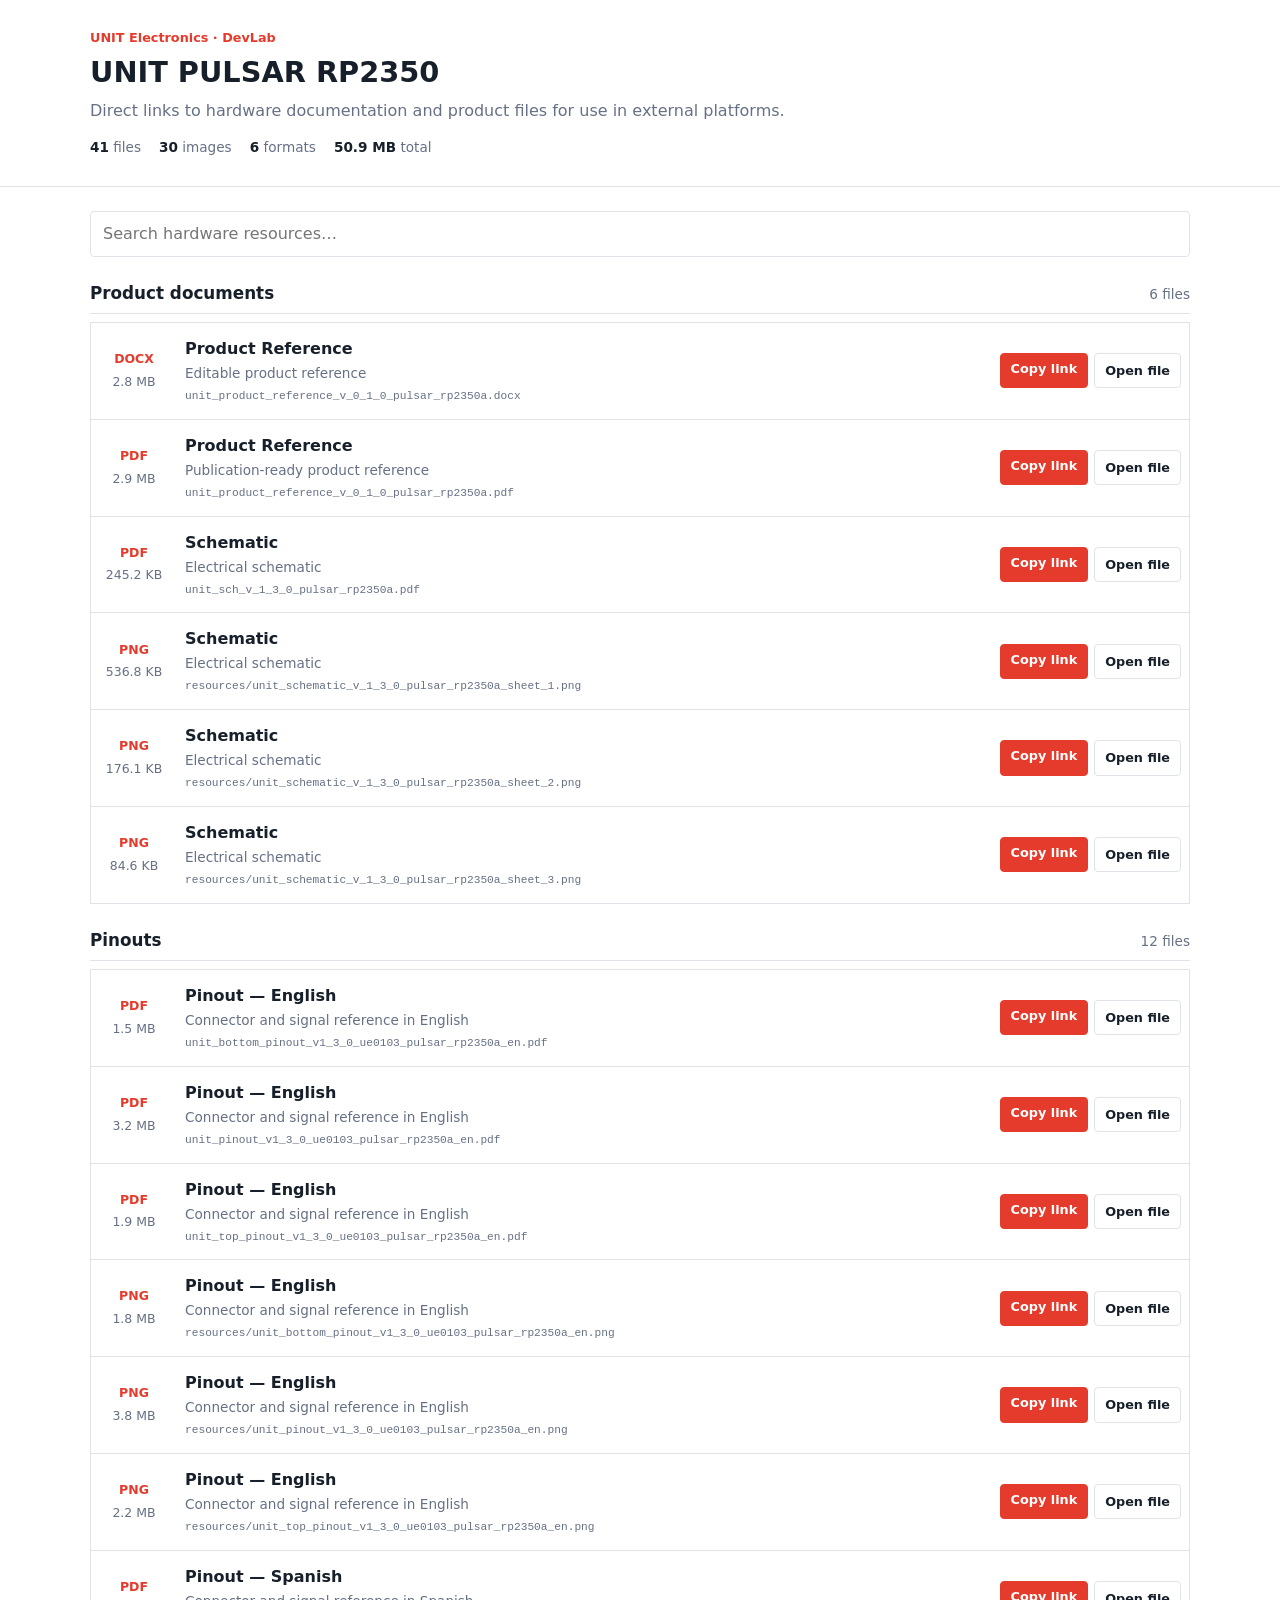
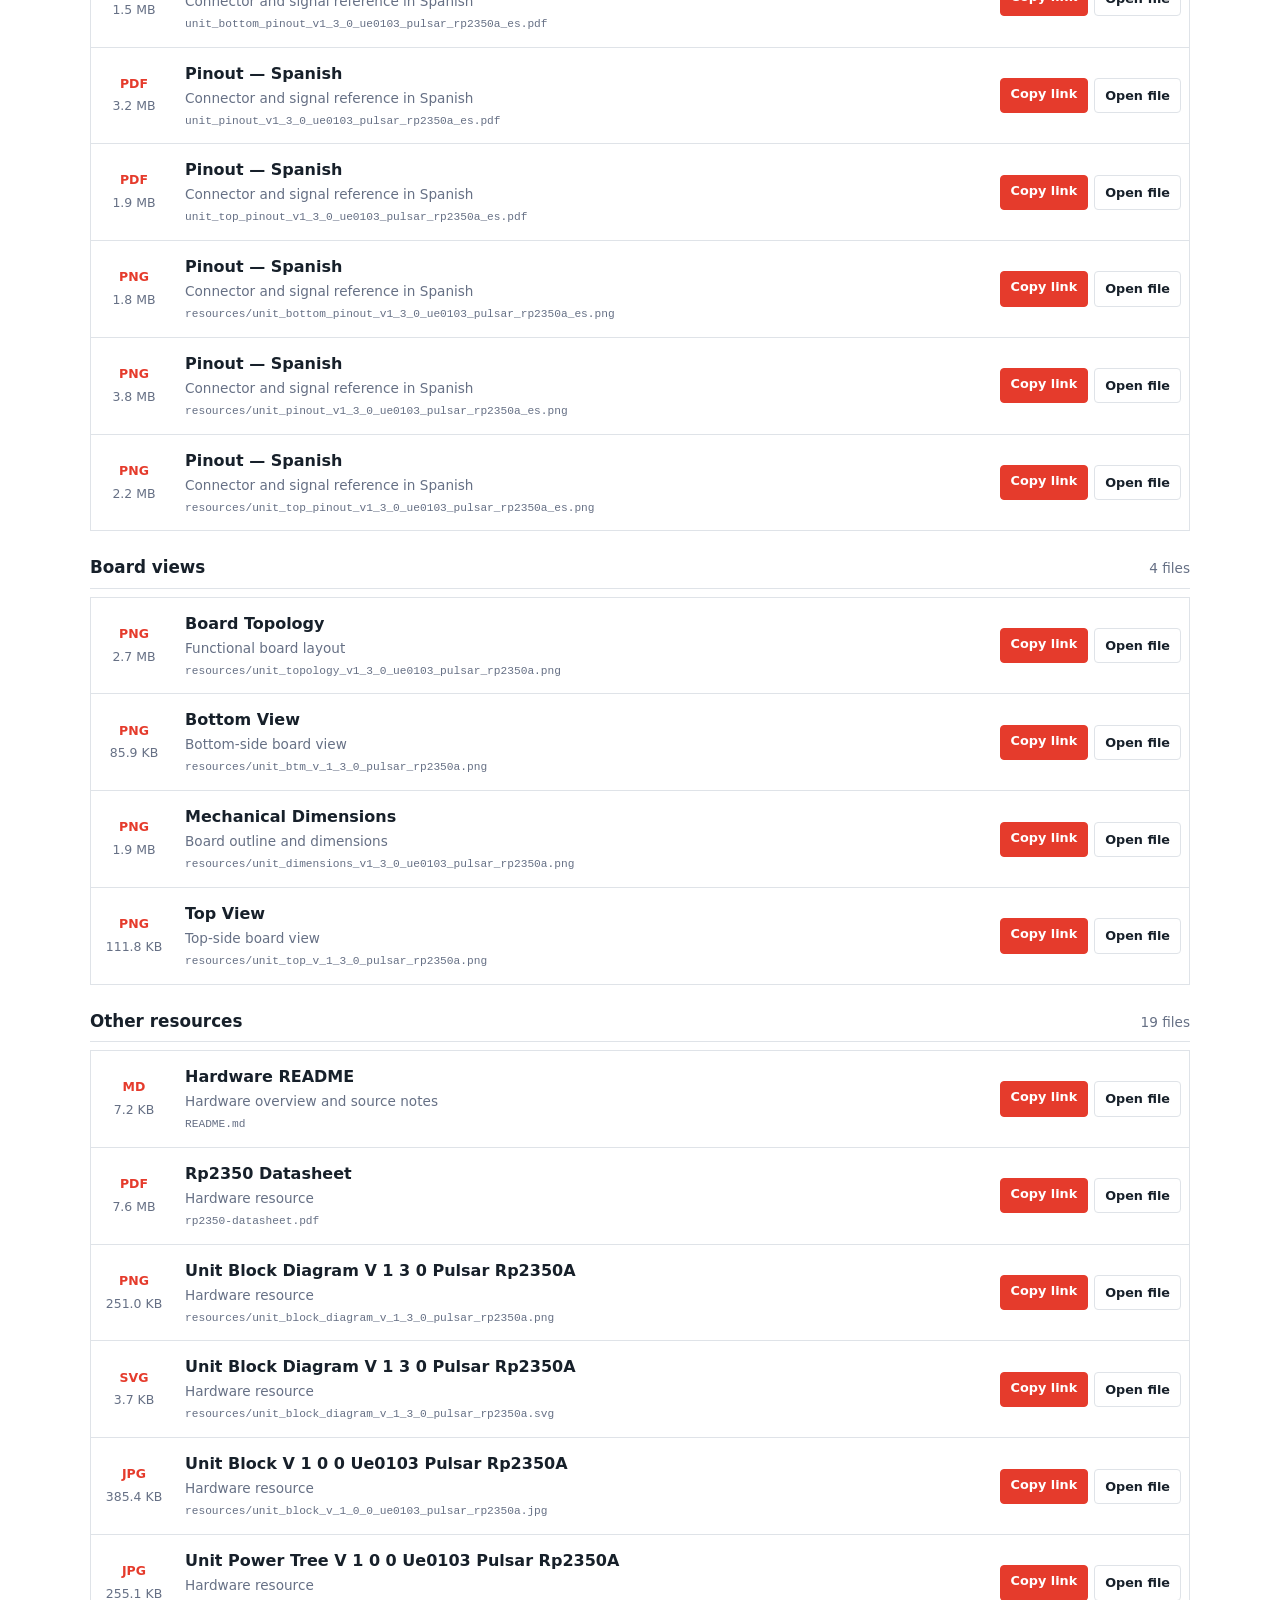
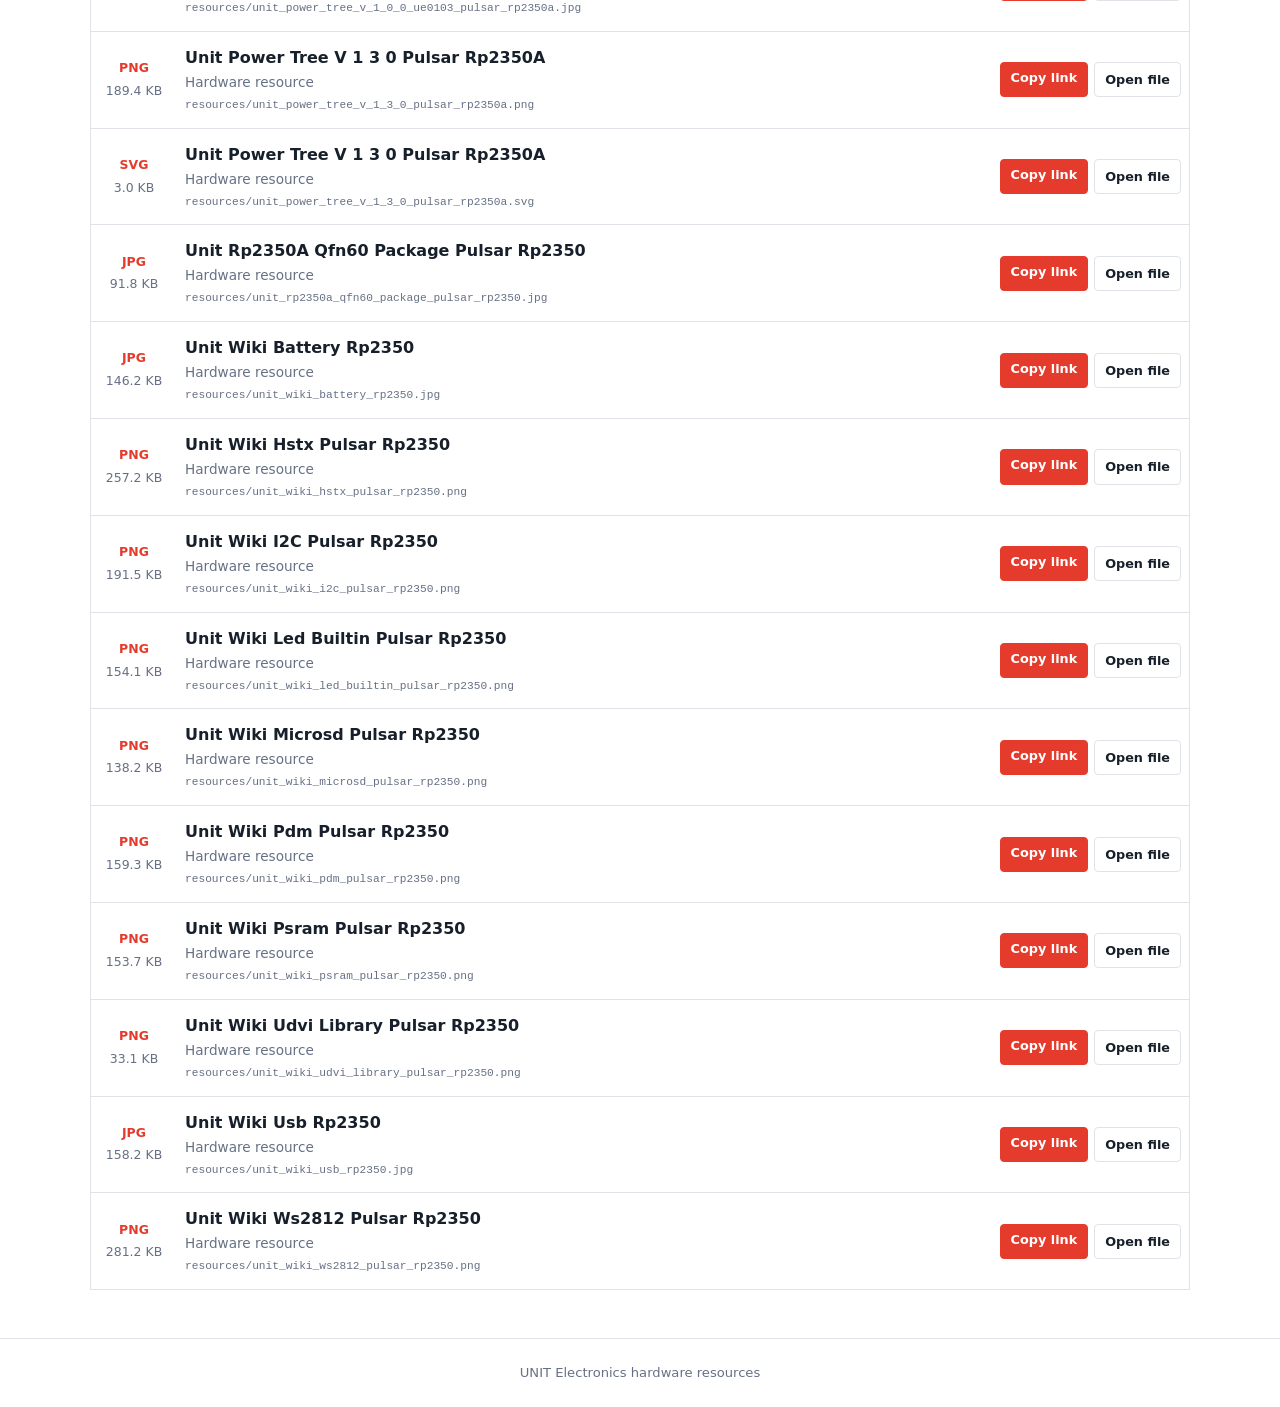
==== docs/index.html @ 17b918f2 "Auto-update hardware documentation" ====
<!DOCTYPE html>
<html lang="en">
<head>
  <base href="hardware/">
  <meta charset="UTF-8">
  <meta name="viewport" content="width=device-width, initial-scale=1.0">
  <meta name="description" content="UNIT PULSAR RP2350 hardware documentation and downloads">
  <title>UNIT PULSAR RP2350 | Hardware Resources</title>
  <style>
    :root {
      --ink: #17202a;
      --muted: #667085;
      --line: #dfe3e8;
      --brand: #e53b2c;
    }
    * { box-sizing: border-box; }
    body {
      margin: 0;
      color: var(--ink);
      font: 16px/1.5 Inter, ui-sans-serif, system-ui, -apple-system, sans-serif;
    }
    .site-header { border-bottom: 1px solid var(--line); }
    .header-content, main {
      width: min(1100px, calc(100% - 32px));
      margin: 0 auto;
    }
    .header-content { padding: 28px 0; }
    .eyebrow {
      margin: 0 0 4px;
      color: var(--brand);
      font-size: .8rem;
      font-weight: 700;
    }
    h1 { margin: 0; font-size: 1.8rem; }
    .subtitle { margin: 5px 0 0; color: var(--muted); }
    .summary {
      display: flex;
      flex-wrap: wrap;
      gap: 18px;
      margin-top: 14px;
      color: var(--muted);
      font-size: .85rem;
    }
    .summary strong { color: var(--ink); }
    main { padding: 24px 0 48px; }
    .toolbar { margin-bottom: 24px; }
    .search {
      width: 100%;
      padding: 10px 12px;
      border: 1px solid var(--line);
      border-radius: 4px;
      color: var(--ink);
      font: inherit;
    }
    .search:focus { outline: 2px solid #f6c4bf; border-color: var(--brand); }
    .resource-section { margin-top: 24px; }
    .section-heading {
      display: flex;
      align-items: baseline;
      justify-content: space-between;
      margin-bottom: 8px;
      border-bottom: 1px solid var(--line);
    }
    .section-heading h2 { margin: 0 0 7px; font-size: 1.05rem; }
    .section-heading span { color: var(--muted); font-size: .85rem; }
    .resource-list { border-top: 1px solid var(--line); }
    .resource-item {
      display: grid;
      grid-template-columns: 70px minmax(0, 1fr) auto;
      align-items: center;
      gap: 16px;
      padding: 14px 8px;
      border: 1px solid var(--line);
      border-top: 0;
    }
    .file-meta { display: grid; gap: 4px; text-align: center; }
    .file-type {
      color: var(--brand);
      font-size: .78rem;
    }
    .file-size { color: var(--muted); font-size: .78rem; }
    .resource-details { min-width: 0; }
    .resource-item h3 { margin: 0; font-size: 1rem; }
    .resource-item p {
      display: inline;
      margin: 0 8px 0 0;
      color: var(--muted);
      font-size: .85rem;
    }
    .resource-item code {
      display: block;
      overflow: hidden;
      margin-top: 3px;
      color: var(--muted);
      font-size: .7rem;
      text-overflow: ellipsis;
      white-space: nowrap;
    }
    .actions { display: flex; gap: 6px; }
    .button {
      display: inline-flex;
      justify-content: center;
      padding: 7px 10px;
      border: 1px solid var(--line);
      border-radius: 4px;
      color: var(--ink);
      background: #fff;
      cursor: pointer;
      text-decoration: none;
      font-size: .8rem;
      font-weight: 600;
      font-family: inherit;
    }
    .button:hover { border-color: #aeb4bd; }
    .button.primary { color: #fff; border-color: var(--brand); background: var(--brand); }
    .empty-state { display: none; padding: 32px 0; color: var(--muted); text-align: center; }
    footer { padding: 24px 16px; border-top: 1px solid var(--line); color: var(--muted); text-align: center; font-size: .82rem; }
    [hidden] { display: none !important; }
    .visually-hidden {
      position: absolute;
      width: 1px;
      height: 1px;
      padding: 0;
      margin: -1px;
      overflow: hidden;
      clip: rect(0, 0, 0, 0);
      white-space: nowrap;
      border: 0;
    }
    @media (max-width: 680px) {
      .resource-item { grid-template-columns: 52px minmax(0, 1fr); }
      .actions { grid-column: 1 / -1; padding-left: 68px; }
    }
  </style>
</head>
<body>
  <header class="site-header">
    <div class="header-content">
      <p class="eyebrow">UNIT Electronics · DevLab</p>
      <h1>UNIT PULSAR RP2350</h1>
      <p class="subtitle">Direct links to hardware documentation and product files for use in external platforms.</p>
      <div class="summary" aria-label="Resource summary">
        <span><strong>41</strong> files</span>
        <span><strong>30</strong> images</span>
        <span><strong>6</strong> formats</span>
        <span><strong>50.9 MB</strong> total</span>
      </div>
    </div>
  </header>
  <main>
    <div class="toolbar">
      <label for="resource-search" class="visually-hidden">Search hardware resources</label>
      <input id="resource-search" class="search" type="search" placeholder="Search hardware resources…" autocomplete="off">
    </div>

      <section class="resource-section">
        <div class="section-heading">
          <h2>Product documents</h2>
          <span>6 files</span>
        </div>
        <div class="resource-list">
        <article class="resource-item" data-search="product reference unit_product_reference_v_0_1_0_pulsar_rp2350a.docx editable product reference">
          <div class="file-meta">
            <strong class="file-type">DOCX</strong>
            <span class="file-size">2.8 MB</span>
          </div>
          <div class="resource-details">
            <h3>Product Reference</h3>
            <p>Editable product reference</p>
            <code title="unit_product_reference_v_0_1_0_pulsar_rp2350a.docx">unit_product_reference_v_0_1_0_pulsar_rp2350a.docx</code>
          </div>
          <div class="actions">
            <button class="button primary copy-link" type="button" data-url="unit_product_reference_v_0_1_0_pulsar_rp2350a.docx">Copy link</button>
            <a class="button" href="unit_product_reference_v_0_1_0_pulsar_rp2350a.docx" target="_blank" rel="noopener">Open file</a>
          </div>
        </article>

        <article class="resource-item" data-search="product reference unit_product_reference_v_0_1_0_pulsar_rp2350a.pdf publication-ready product reference">
          <div class="file-meta">
            <strong class="file-type">PDF</strong>
            <span class="file-size">2.9 MB</span>
          </div>
          <div class="resource-details">
            <h3>Product Reference</h3>
            <p>Publication-ready product reference</p>
            <code title="unit_product_reference_v_0_1_0_pulsar_rp2350a.pdf">unit_product_reference_v_0_1_0_pulsar_rp2350a.pdf</code>
          </div>
          <div class="actions">
            <button class="button primary copy-link" type="button" data-url="unit_product_reference_v_0_1_0_pulsar_rp2350a.pdf">Copy link</button>
            <a class="button" href="unit_product_reference_v_0_1_0_pulsar_rp2350a.pdf" target="_blank" rel="noopener">Open file</a>
          </div>
        </article>

        <article class="resource-item" data-search="schematic unit_sch_v_1_3_0_pulsar_rp2350a.pdf electrical schematic">
          <div class="file-meta">
            <strong class="file-type">PDF</strong>
            <span class="file-size">245.2 KB</span>
          </div>
          <div class="resource-details">
            <h3>Schematic</h3>
            <p>Electrical schematic</p>
            <code title="unit_sch_v_1_3_0_pulsar_rp2350a.pdf">unit_sch_v_1_3_0_pulsar_rp2350a.pdf</code>
          </div>
          <div class="actions">
            <button class="button primary copy-link" type="button" data-url="unit_sch_v_1_3_0_pulsar_rp2350a.pdf">Copy link</button>
            <a class="button" href="unit_sch_v_1_3_0_pulsar_rp2350a.pdf" target="_blank" rel="noopener">Open file</a>
          </div>
        </article>

        <article class="resource-item" data-search="schematic resources/unit_schematic_v_1_3_0_pulsar_rp2350a_sheet_1.png electrical schematic">
          <div class="file-meta">
            <strong class="file-type">PNG</strong>
            <span class="file-size">536.8 KB</span>
          </div>
          <div class="resource-details">
            <h3>Schematic</h3>
            <p>Electrical schematic</p>
            <code title="resources/unit_schematic_v_1_3_0_pulsar_rp2350a_sheet_1.png">resources/unit_schematic_v_1_3_0_pulsar_rp2350a_sheet_1.png</code>
          </div>
          <div class="actions">
            <button class="button primary copy-link" type="button" data-url="resources/unit_schematic_v_1_3_0_pulsar_rp2350a_sheet_1.png">Copy link</button>
            <a class="button" href="resources/unit_schematic_v_1_3_0_pulsar_rp2350a_sheet_1.png" target="_blank" rel="noopener">Open file</a>
          </div>
        </article>

        <article class="resource-item" data-search="schematic resources/unit_schematic_v_1_3_0_pulsar_rp2350a_sheet_2.png electrical schematic">
          <div class="file-meta">
            <strong class="file-type">PNG</strong>
            <span class="file-size">176.1 KB</span>
          </div>
          <div class="resource-details">
            <h3>Schematic</h3>
            <p>Electrical schematic</p>
            <code title="resources/unit_schematic_v_1_3_0_pulsar_rp2350a_sheet_2.png">resources/unit_schematic_v_1_3_0_pulsar_rp2350a_sheet_2.png</code>
          </div>
          <div class="actions">
            <button class="button primary copy-link" type="button" data-url="resources/unit_schematic_v_1_3_0_pulsar_rp2350a_sheet_2.png">Copy link</button>
            <a class="button" href="resources/unit_schematic_v_1_3_0_pulsar_rp2350a_sheet_2.png" target="_blank" rel="noopener">Open file</a>
          </div>
        </article>

        <article class="resource-item" data-search="schematic resources/unit_schematic_v_1_3_0_pulsar_rp2350a_sheet_3.png electrical schematic">
          <div class="file-meta">
            <strong class="file-type">PNG</strong>
            <span class="file-size">84.6 KB</span>
          </div>
          <div class="resource-details">
            <h3>Schematic</h3>
            <p>Electrical schematic</p>
            <code title="resources/unit_schematic_v_1_3_0_pulsar_rp2350a_sheet_3.png">resources/unit_schematic_v_1_3_0_pulsar_rp2350a_sheet_3.png</code>
          </div>
          <div class="actions">
            <button class="button primary copy-link" type="button" data-url="resources/unit_schematic_v_1_3_0_pulsar_rp2350a_sheet_3.png">Copy link</button>
            <a class="button" href="resources/unit_schematic_v_1_3_0_pulsar_rp2350a_sheet_3.png" target="_blank" rel="noopener">Open file</a>
          </div>
        </article>
        </div>
      </section>
      <section class="resource-section">
        <div class="section-heading">
          <h2>Pinouts</h2>
          <span>12 files</span>
        </div>
        <div class="resource-list">
        <article class="resource-item" data-search="pinout — english unit_bottom_pinout_v1_3_0_ue0103_pulsar_rp2350a_en.pdf connector and signal reference in english">
          <div class="file-meta">
            <strong class="file-type">PDF</strong>
            <span class="file-size">1.5 MB</span>
          </div>
          <div class="resource-details">
            <h3>Pinout — English</h3>
            <p>Connector and signal reference in English</p>
            <code title="unit_bottom_pinout_v1_3_0_ue0103_pulsar_rp2350a_en.pdf">unit_bottom_pinout_v1_3_0_ue0103_pulsar_rp2350a_en.pdf</code>
          </div>
          <div class="actions">
            <button class="button primary copy-link" type="button" data-url="unit_bottom_pinout_v1_3_0_ue0103_pulsar_rp2350a_en.pdf">Copy link</button>
            <a class="button" href="unit_bottom_pinout_v1_3_0_ue0103_pulsar_rp2350a_en.pdf" target="_blank" rel="noopener">Open file</a>
          </div>
        </article>

        <article class="resource-item" data-search="pinout — english unit_pinout_v1_3_0_ue0103_pulsar_rp2350a_en.pdf connector and signal reference in english">
          <div class="file-meta">
            <strong class="file-type">PDF</strong>
            <span class="file-size">3.2 MB</span>
          </div>
          <div class="resource-details">
            <h3>Pinout — English</h3>
            <p>Connector and signal reference in English</p>
            <code title="unit_pinout_v1_3_0_ue0103_pulsar_rp2350a_en.pdf">unit_pinout_v1_3_0_ue0103_pulsar_rp2350a_en.pdf</code>
          </div>
          <div class="actions">
            <button class="button primary copy-link" type="button" data-url="unit_pinout_v1_3_0_ue0103_pulsar_rp2350a_en.pdf">Copy link</button>
            <a class="button" href="unit_pinout_v1_3_0_ue0103_pulsar_rp2350a_en.pdf" target="_blank" rel="noopener">Open file</a>
          </div>
        </article>

        <article class="resource-item" data-search="pinout — english unit_top_pinout_v1_3_0_ue0103_pulsar_rp2350a_en.pdf connector and signal reference in english">
          <div class="file-meta">
            <strong class="file-type">PDF</strong>
            <span class="file-size">1.9 MB</span>
          </div>
          <div class="resource-details">
            <h3>Pinout — English</h3>
            <p>Connector and signal reference in English</p>
            <code title="unit_top_pinout_v1_3_0_ue0103_pulsar_rp2350a_en.pdf">unit_top_pinout_v1_3_0_ue0103_pulsar_rp2350a_en.pdf</code>
          </div>
          <div class="actions">
            <button class="button primary copy-link" type="button" data-url="unit_top_pinout_v1_3_0_ue0103_pulsar_rp2350a_en.pdf">Copy link</button>
            <a class="button" href="unit_top_pinout_v1_3_0_ue0103_pulsar_rp2350a_en.pdf" target="_blank" rel="noopener">Open file</a>
          </div>
        </article>

        <article class="resource-item" data-search="pinout — english resources/unit_bottom_pinout_v1_3_0_ue0103_pulsar_rp2350a_en.png connector and signal reference in english">
          <div class="file-meta">
            <strong class="file-type">PNG</strong>
            <span class="file-size">1.8 MB</span>
          </div>
          <div class="resource-details">
            <h3>Pinout — English</h3>
            <p>Connector and signal reference in English</p>
            <code title="resources/unit_bottom_pinout_v1_3_0_ue0103_pulsar_rp2350a_en.png">resources/unit_bottom_pinout_v1_3_0_ue0103_pulsar_rp2350a_en.png</code>
          </div>
          <div class="actions">
            <button class="button primary copy-link" type="button" data-url="resources/unit_bottom_pinout_v1_3_0_ue0103_pulsar_rp2350a_en.png">Copy link</button>
            <a class="button" href="resources/unit_bottom_pinout_v1_3_0_ue0103_pulsar_rp2350a_en.png" target="_blank" rel="noopener">Open file</a>
          </div>
        </article>

        <article class="resource-item" data-search="pinout — english resources/unit_pinout_v1_3_0_ue0103_pulsar_rp2350a_en.png connector and signal reference in english">
          <div class="file-meta">
            <strong class="file-type">PNG</strong>
            <span class="file-size">3.8 MB</span>
          </div>
          <div class="resource-details">
            <h3>Pinout — English</h3>
            <p>Connector and signal reference in English</p>
            <code title="resources/unit_pinout_v1_3_0_ue0103_pulsar_rp2350a_en.png">resources/unit_pinout_v1_3_0_ue0103_pulsar_rp2350a_en.png</code>
          </div>
          <div class="actions">
            <button class="button primary copy-link" type="button" data-url="resources/unit_pinout_v1_3_0_ue0103_pulsar_rp2350a_en.png">Copy link</button>
            <a class="button" href="resources/unit_pinout_v1_3_0_ue0103_pulsar_rp2350a_en.png" target="_blank" rel="noopener">Open file</a>
          </div>
        </article>

        <article class="resource-item" data-search="pinout — english resources/unit_top_pinout_v1_3_0_ue0103_pulsar_rp2350a_en.png connector and signal reference in english">
          <div class="file-meta">
            <strong class="file-type">PNG</strong>
            <span class="file-size">2.2 MB</span>
          </div>
          <div class="resource-details">
            <h3>Pinout — English</h3>
            <p>Connector and signal reference in English</p>
            <code title="resources/unit_top_pinout_v1_3_0_ue0103_pulsar_rp2350a_en.png">resources/unit_top_pinout_v1_3_0_ue0103_pulsar_rp2350a_en.png</code>
          </div>
          <div class="actions">
            <button class="button primary copy-link" type="button" data-url="resources/unit_top_pinout_v1_3_0_ue0103_pulsar_rp2350a_en.png">Copy link</button>
            <a class="button" href="resources/unit_top_pinout_v1_3_0_ue0103_pulsar_rp2350a_en.png" target="_blank" rel="noopener">Open file</a>
          </div>
        </article>

        <article class="resource-item" data-search="pinout — spanish unit_bottom_pinout_v1_3_0_ue0103_pulsar_rp2350a_es.pdf connector and signal reference in spanish">
          <div class="file-meta">
            <strong class="file-type">PDF</strong>
            <span class="file-size">1.5 MB</span>
          </div>
          <div class="resource-details">
            <h3>Pinout — Spanish</h3>
            <p>Connector and signal reference in Spanish</p>
            <code title="unit_bottom_pinout_v1_3_0_ue0103_pulsar_rp2350a_es.pdf">unit_bottom_pinout_v1_3_0_ue0103_pulsar_rp2350a_es.pdf</code>
          </div>
          <div class="actions">
            <button class="button primary copy-link" type="button" data-url="unit_bottom_pinout_v1_3_0_ue0103_pulsar_rp2350a_es.pdf">Copy link</button>
            <a class="button" href="unit_bottom_pinout_v1_3_0_ue0103_pulsar_rp2350a_es.pdf" target="_blank" rel="noopener">Open file</a>
          </div>
        </article>

        <article class="resource-item" data-search="pinout — spanish unit_pinout_v1_3_0_ue0103_pulsar_rp2350a_es.pdf connector and signal reference in spanish">
          <div class="file-meta">
            <strong class="file-type">PDF</strong>
            <span class="file-size">3.2 MB</span>
          </div>
          <div class="resource-details">
            <h3>Pinout — Spanish</h3>
            <p>Connector and signal reference in Spanish</p>
            <code title="unit_pinout_v1_3_0_ue0103_pulsar_rp2350a_es.pdf">unit_pinout_v1_3_0_ue0103_pulsar_rp2350a_es.pdf</code>
          </div>
          <div class="actions">
            <button class="button primary copy-link" type="button" data-url="unit_pinout_v1_3_0_ue0103_pulsar_rp2350a_es.pdf">Copy link</button>
            <a class="button" href="unit_pinout_v1_3_0_ue0103_pulsar_rp2350a_es.pdf" target="_blank" rel="noopener">Open file</a>
          </div>
        </article>

        <article class="resource-item" data-search="pinout — spanish unit_top_pinout_v1_3_0_ue0103_pulsar_rp2350a_es.pdf connector and signal reference in spanish">
          <div class="file-meta">
            <strong class="file-type">PDF</strong>
            <span class="file-size">1.9 MB</span>
          </div>
          <div class="resource-details">
            <h3>Pinout — Spanish</h3>
            <p>Connector and signal reference in Spanish</p>
            <code title="unit_top_pinout_v1_3_0_ue0103_pulsar_rp2350a_es.pdf">unit_top_pinout_v1_3_0_ue0103_pulsar_rp2350a_es.pdf</code>
          </div>
          <div class="actions">
            <button class="button primary copy-link" type="button" data-url="unit_top_pinout_v1_3_0_ue0103_pulsar_rp2350a_es.pdf">Copy link</button>
            <a class="button" href="unit_top_pinout_v1_3_0_ue0103_pulsar_rp2350a_es.pdf" target="_blank" rel="noopener">Open file</a>
          </div>
        </article>

        <article class="resource-item" data-search="pinout — spanish resources/unit_bottom_pinout_v1_3_0_ue0103_pulsar_rp2350a_es.png connector and signal reference in spanish">
          <div class="file-meta">
            <strong class="file-type">PNG</strong>
            <span class="file-size">1.8 MB</span>
          </div>
          <div class="resource-details">
            <h3>Pinout — Spanish</h3>
            <p>Connector and signal reference in Spanish</p>
            <code title="resources/unit_bottom_pinout_v1_3_0_ue0103_pulsar_rp2350a_es.png">resources/unit_bottom_pinout_v1_3_0_ue0103_pulsar_rp2350a_es.png</code>
          </div>
          <div class="actions">
            <button class="button primary copy-link" type="button" data-url="resources/unit_bottom_pinout_v1_3_0_ue0103_pulsar_rp2350a_es.png">Copy link</button>
            <a class="button" href="resources/unit_bottom_pinout_v1_3_0_ue0103_pulsar_rp2350a_es.png" target="_blank" rel="noopener">Open file</a>
          </div>
        </article>

        <article class="resource-item" data-search="pinout — spanish resources/unit_pinout_v1_3_0_ue0103_pulsar_rp2350a_es.png connector and signal reference in spanish">
          <div class="file-meta">
            <strong class="file-type">PNG</strong>
            <span class="file-size">3.8 MB</span>
          </div>
          <div class="resource-details">
            <h3>Pinout — Spanish</h3>
            <p>Connector and signal reference in Spanish</p>
            <code title="resources/unit_pinout_v1_3_0_ue0103_pulsar_rp2350a_es.png">resources/unit_pinout_v1_3_0_ue0103_pulsar_rp2350a_es.png</code>
          </div>
          <div class="actions">
            <button class="button primary copy-link" type="button" data-url="resources/unit_pinout_v1_3_0_ue0103_pulsar_rp2350a_es.png">Copy link</button>
            <a class="button" href="resources/unit_pinout_v1_3_0_ue0103_pulsar_rp2350a_es.png" target="_blank" rel="noopener">Open file</a>
          </div>
        </article>

        <article class="resource-item" data-search="pinout — spanish resources/unit_top_pinout_v1_3_0_ue0103_pulsar_rp2350a_es.png connector and signal reference in spanish">
          <div class="file-meta">
            <strong class="file-type">PNG</strong>
            <span class="file-size">2.2 MB</span>
          </div>
          <div class="resource-details">
            <h3>Pinout — Spanish</h3>
            <p>Connector and signal reference in Spanish</p>
            <code title="resources/unit_top_pinout_v1_3_0_ue0103_pulsar_rp2350a_es.png">resources/unit_top_pinout_v1_3_0_ue0103_pulsar_rp2350a_es.png</code>
          </div>
          <div class="actions">
            <button class="button primary copy-link" type="button" data-url="resources/unit_top_pinout_v1_3_0_ue0103_pulsar_rp2350a_es.png">Copy link</button>
            <a class="button" href="resources/unit_top_pinout_v1_3_0_ue0103_pulsar_rp2350a_es.png" target="_blank" rel="noopener">Open file</a>
          </div>
        </article>
        </div>
      </section>
      <section class="resource-section">
        <div class="section-heading">
          <h2>Board views</h2>
          <span>4 files</span>
        </div>
        <div class="resource-list">
        <article class="resource-item" data-search="board topology resources/unit_topology_v1_3_0_ue0103_pulsar_rp2350a.png functional board layout">
          <div class="file-meta">
            <strong class="file-type">PNG</strong>
            <span class="file-size">2.7 MB</span>
          </div>
          <div class="resource-details">
            <h3>Board Topology</h3>
            <p>Functional board layout</p>
            <code title="resources/unit_topology_v1_3_0_ue0103_pulsar_rp2350a.png">resources/unit_topology_v1_3_0_ue0103_pulsar_rp2350a.png</code>
          </div>
          <div class="actions">
            <button class="button primary copy-link" type="button" data-url="resources/unit_topology_v1_3_0_ue0103_pulsar_rp2350a.png">Copy link</button>
            <a class="button" href="resources/unit_topology_v1_3_0_ue0103_pulsar_rp2350a.png" target="_blank" rel="noopener">Open file</a>
          </div>
        </article>

        <article class="resource-item" data-search="bottom view resources/unit_btm_v_1_3_0_pulsar_rp2350a.png bottom-side board view">
          <div class="file-meta">
            <strong class="file-type">PNG</strong>
            <span class="file-size">85.9 KB</span>
          </div>
          <div class="resource-details">
            <h3>Bottom View</h3>
            <p>Bottom-side board view</p>
            <code title="resources/unit_btm_v_1_3_0_pulsar_rp2350a.png">resources/unit_btm_v_1_3_0_pulsar_rp2350a.png</code>
          </div>
          <div class="actions">
            <button class="button primary copy-link" type="button" data-url="resources/unit_btm_v_1_3_0_pulsar_rp2350a.png">Copy link</button>
            <a class="button" href="resources/unit_btm_v_1_3_0_pulsar_rp2350a.png" target="_blank" rel="noopener">Open file</a>
          </div>
        </article>

        <article class="resource-item" data-search="mechanical dimensions resources/unit_dimensions_v1_3_0_ue0103_pulsar_rp2350a.png board outline and dimensions">
          <div class="file-meta">
            <strong class="file-type">PNG</strong>
            <span class="file-size">1.9 MB</span>
          </div>
          <div class="resource-details">
            <h3>Mechanical Dimensions</h3>
            <p>Board outline and dimensions</p>
            <code title="resources/unit_dimensions_v1_3_0_ue0103_pulsar_rp2350a.png">resources/unit_dimensions_v1_3_0_ue0103_pulsar_rp2350a.png</code>
          </div>
          <div class="actions">
            <button class="button primary copy-link" type="button" data-url="resources/unit_dimensions_v1_3_0_ue0103_pulsar_rp2350a.png">Copy link</button>
            <a class="button" href="resources/unit_dimensions_v1_3_0_ue0103_pulsar_rp2350a.png" target="_blank" rel="noopener">Open file</a>
          </div>
        </article>

        <article class="resource-item" data-search="top view resources/unit_top_v_1_3_0_pulsar_rp2350a.png top-side board view">
          <div class="file-meta">
            <strong class="file-type">PNG</strong>
            <span class="file-size">111.8 KB</span>
          </div>
          <div class="resource-details">
            <h3>Top View</h3>
            <p>Top-side board view</p>
            <code title="resources/unit_top_v_1_3_0_pulsar_rp2350a.png">resources/unit_top_v_1_3_0_pulsar_rp2350a.png</code>
          </div>
          <div class="actions">
            <button class="button primary copy-link" type="button" data-url="resources/unit_top_v_1_3_0_pulsar_rp2350a.png">Copy link</button>
            <a class="button" href="resources/unit_top_v_1_3_0_pulsar_rp2350a.png" target="_blank" rel="noopener">Open file</a>
          </div>
        </article>
        </div>
      </section>
      <section class="resource-section">
        <div class="section-heading">
          <h2>Other resources</h2>
          <span>19 files</span>
        </div>
        <div class="resource-list">
        <article class="resource-item" data-search="hardware readme readme.md hardware overview and source notes">
          <div class="file-meta">
            <strong class="file-type">MD</strong>
            <span class="file-size">7.2 KB</span>
          </div>
          <div class="resource-details">
            <h3>Hardware README</h3>
            <p>Hardware overview and source notes</p>
            <code title="README.md">README.md</code>
          </div>
          <div class="actions">
            <button class="button primary copy-link" type="button" data-url="README.md">Copy link</button>
            <a class="button" href="README.md" target="_blank" rel="noopener">Open file</a>
          </div>
        </article>

        <article class="resource-item" data-search="rp2350 datasheet rp2350-datasheet.pdf hardware resource">
          <div class="file-meta">
            <strong class="file-type">PDF</strong>
            <span class="file-size">7.6 MB</span>
          </div>
          <div class="resource-details">
            <h3>Rp2350 Datasheet</h3>
            <p>Hardware resource</p>
            <code title="rp2350-datasheet.pdf">rp2350-datasheet.pdf</code>
          </div>
          <div class="actions">
            <button class="button primary copy-link" type="button" data-url="rp2350-datasheet.pdf">Copy link</button>
            <a class="button" href="rp2350-datasheet.pdf" target="_blank" rel="noopener">Open file</a>
          </div>
        </article>

        <article class="resource-item" data-search="unit block diagram v 1 3 0 pulsar rp2350a resources/unit_block_diagram_v_1_3_0_pulsar_rp2350a.png hardware resource">
          <div class="file-meta">
            <strong class="file-type">PNG</strong>
            <span class="file-size">251.0 KB</span>
          </div>
          <div class="resource-details">
            <h3>Unit Block Diagram V 1 3 0 Pulsar Rp2350A</h3>
            <p>Hardware resource</p>
            <code title="resources/unit_block_diagram_v_1_3_0_pulsar_rp2350a.png">resources/unit_block_diagram_v_1_3_0_pulsar_rp2350a.png</code>
          </div>
          <div class="actions">
            <button class="button primary copy-link" type="button" data-url="resources/unit_block_diagram_v_1_3_0_pulsar_rp2350a.png">Copy link</button>
            <a class="button" href="resources/unit_block_diagram_v_1_3_0_pulsar_rp2350a.png" target="_blank" rel="noopener">Open file</a>
          </div>
        </article>

        <article class="resource-item" data-search="unit block diagram v 1 3 0 pulsar rp2350a resources/unit_block_diagram_v_1_3_0_pulsar_rp2350a.svg hardware resource">
          <div class="file-meta">
            <strong class="file-type">SVG</strong>
            <span class="file-size">3.7 KB</span>
          </div>
          <div class="resource-details">
            <h3>Unit Block Diagram V 1 3 0 Pulsar Rp2350A</h3>
            <p>Hardware resource</p>
            <code title="resources/unit_block_diagram_v_1_3_0_pulsar_rp2350a.svg">resources/unit_block_diagram_v_1_3_0_pulsar_rp2350a.svg</code>
          </div>
          <div class="actions">
            <button class="button primary copy-link" type="button" data-url="resources/unit_block_diagram_v_1_3_0_pulsar_rp2350a.svg">Copy link</button>
            <a class="button" href="resources/unit_block_diagram_v_1_3_0_pulsar_rp2350a.svg" target="_blank" rel="noopener">Open file</a>
          </div>
        </article>

        <article class="resource-item" data-search="unit block v 1 0 0 ue0103 pulsar rp2350a resources/unit_block_v_1_0_0_ue0103_pulsar_rp2350a.jpg hardware resource">
          <div class="file-meta">
            <strong class="file-type">JPG</strong>
            <span class="file-size">385.4 KB</span>
          </div>
          <div class="resource-details">
            <h3>Unit Block V 1 0 0 Ue0103 Pulsar Rp2350A</h3>
            <p>Hardware resource</p>
            <code title="resources/unit_block_v_1_0_0_ue0103_pulsar_rp2350a.jpg">resources/unit_block_v_1_0_0_ue0103_pulsar_rp2350a.jpg</code>
          </div>
          <div class="actions">
            <button class="button primary copy-link" type="button" data-url="resources/unit_block_v_1_0_0_ue0103_pulsar_rp2350a.jpg">Copy link</button>
            <a class="button" href="resources/unit_block_v_1_0_0_ue0103_pulsar_rp2350a.jpg" target="_blank" rel="noopener">Open file</a>
          </div>
        </article>

        <article class="resource-item" data-search="unit power tree v 1 0 0 ue0103 pulsar rp2350a resources/unit_power_tree_v_1_0_0_ue0103_pulsar_rp2350a.jpg hardware resource">
          <div class="file-meta">
            <strong class="file-type">JPG</strong>
            <span class="file-size">255.1 KB</span>
          </div>
          <div class="resource-details">
            <h3>Unit Power Tree V 1 0 0 Ue0103 Pulsar Rp2350A</h3>
            <p>Hardware resource</p>
            <code title="resources/unit_power_tree_v_1_0_0_ue0103_pulsar_rp2350a.jpg">resources/unit_power_tree_v_1_0_0_ue0103_pulsar_rp2350a.jpg</code>
          </div>
          <div class="actions">
            <button class="button primary copy-link" type="button" data-url="resources/unit_power_tree_v_1_0_0_ue0103_pulsar_rp2350a.jpg">Copy link</button>
            <a class="button" href="resources/unit_power_tree_v_1_0_0_ue0103_pulsar_rp2350a.jpg" target="_blank" rel="noopener">Open file</a>
          </div>
        </article>

        <article class="resource-item" data-search="unit power tree v 1 3 0 pulsar rp2350a resources/unit_power_tree_v_1_3_0_pulsar_rp2350a.png hardware resource">
          <div class="file-meta">
            <strong class="file-type">PNG</strong>
            <span class="file-size">189.4 KB</span>
          </div>
          <div class="resource-details">
            <h3>Unit Power Tree V 1 3 0 Pulsar Rp2350A</h3>
            <p>Hardware resource</p>
            <code title="resources/unit_power_tree_v_1_3_0_pulsar_rp2350a.png">resources/unit_power_tree_v_1_3_0_pulsar_rp2350a.png</code>
          </div>
          <div class="actions">
            <button class="button primary copy-link" type="button" data-url="resources/unit_power_tree_v_1_3_0_pulsar_rp2350a.png">Copy link</button>
            <a class="button" href="resources/unit_power_tree_v_1_3_0_pulsar_rp2350a.png" target="_blank" rel="noopener">Open file</a>
          </div>
        </article>

        <article class="resource-item" data-search="unit power tree v 1 3 0 pulsar rp2350a resources/unit_power_tree_v_1_3_0_pulsar_rp2350a.svg hardware resource">
          <div class="file-meta">
            <strong class="file-type">SVG</strong>
            <span class="file-size">3.0 KB</span>
          </div>
          <div class="resource-details">
            <h3>Unit Power Tree V 1 3 0 Pulsar Rp2350A</h3>
            <p>Hardware resource</p>
            <code title="resources/unit_power_tree_v_1_3_0_pulsar_rp2350a.svg">resources/unit_power_tree_v_1_3_0_pulsar_rp2350a.svg</code>
          </div>
          <div class="actions">
            <button class="button primary copy-link" type="button" data-url="resources/unit_power_tree_v_1_3_0_pulsar_rp2350a.svg">Copy link</button>
            <a class="button" href="resources/unit_power_tree_v_1_3_0_pulsar_rp2350a.svg" target="_blank" rel="noopener">Open file</a>
          </div>
        </article>

        <article class="resource-item" data-search="unit rp2350a qfn60 package pulsar rp2350 resources/unit_rp2350a_qfn60_package_pulsar_rp2350.jpg hardware resource">
          <div class="file-meta">
            <strong class="file-type">JPG</strong>
            <span class="file-size">91.8 KB</span>
          </div>
          <div class="resource-details">
            <h3>Unit Rp2350A Qfn60 Package Pulsar Rp2350</h3>
            <p>Hardware resource</p>
            <code title="resources/unit_rp2350a_qfn60_package_pulsar_rp2350.jpg">resources/unit_rp2350a_qfn60_package_pulsar_rp2350.jpg</code>
          </div>
          <div class="actions">
            <button class="button primary copy-link" type="button" data-url="resources/unit_rp2350a_qfn60_package_pulsar_rp2350.jpg">Copy link</button>
            <a class="button" href="resources/unit_rp2350a_qfn60_package_pulsar_rp2350.jpg" target="_blank" rel="noopener">Open file</a>
          </div>
        </article>

        <article class="resource-item" data-search="unit wiki battery rp2350 resources/unit_wiki_battery_rp2350.jpg hardware resource">
          <div class="file-meta">
            <strong class="file-type">JPG</strong>
            <span class="file-size">146.2 KB</span>
          </div>
          <div class="resource-details">
            <h3>Unit Wiki Battery Rp2350</h3>
            <p>Hardware resource</p>
            <code title="resources/unit_wiki_battery_rp2350.jpg">resources/unit_wiki_battery_rp2350.jpg</code>
          </div>
          <div class="actions">
            <button class="button primary copy-link" type="button" data-url="resources/unit_wiki_battery_rp2350.jpg">Copy link</button>
            <a class="button" href="resources/unit_wiki_battery_rp2350.jpg" target="_blank" rel="noopener">Open file</a>
          </div>
        </article>

        <article class="resource-item" data-search="unit wiki hstx pulsar rp2350 resources/unit_wiki_hstx_pulsar_rp2350.png hardware resource">
          <div class="file-meta">
            <strong class="file-type">PNG</strong>
            <span class="file-size">257.2 KB</span>
          </div>
          <div class="resource-details">
            <h3>Unit Wiki Hstx Pulsar Rp2350</h3>
            <p>Hardware resource</p>
            <code title="resources/unit_wiki_hstx_pulsar_rp2350.png">resources/unit_wiki_hstx_pulsar_rp2350.png</code>
          </div>
          <div class="actions">
            <button class="button primary copy-link" type="button" data-url="resources/unit_wiki_hstx_pulsar_rp2350.png">Copy link</button>
            <a class="button" href="resources/unit_wiki_hstx_pulsar_rp2350.png" target="_blank" rel="noopener">Open file</a>
          </div>
        </article>

        <article class="resource-item" data-search="unit wiki i2c pulsar rp2350 resources/unit_wiki_i2c_pulsar_rp2350.png hardware resource">
          <div class="file-meta">
            <strong class="file-type">PNG</strong>
            <span class="file-size">191.5 KB</span>
          </div>
          <div class="resource-details">
            <h3>Unit Wiki I2C Pulsar Rp2350</h3>
            <p>Hardware resource</p>
            <code title="resources/unit_wiki_i2c_pulsar_rp2350.png">resources/unit_wiki_i2c_pulsar_rp2350.png</code>
          </div>
          <div class="actions">
            <button class="button primary copy-link" type="button" data-url="resources/unit_wiki_i2c_pulsar_rp2350.png">Copy link</button>
            <a class="button" href="resources/unit_wiki_i2c_pulsar_rp2350.png" target="_blank" rel="noopener">Open file</a>
          </div>
        </article>

        <article class="resource-item" data-search="unit wiki led builtin pulsar rp2350 resources/unit_wiki_led_builtin_pulsar_rp2350.png hardware resource">
          <div class="file-meta">
            <strong class="file-type">PNG</strong>
            <span class="file-size">154.1 KB</span>
          </div>
          <div class="resource-details">
            <h3>Unit Wiki Led Builtin Pulsar Rp2350</h3>
            <p>Hardware resource</p>
            <code title="resources/unit_wiki_led_builtin_pulsar_rp2350.png">resources/unit_wiki_led_builtin_pulsar_rp2350.png</code>
          </div>
          <div class="actions">
            <button class="button primary copy-link" type="button" data-url="resources/unit_wiki_led_builtin_pulsar_rp2350.png">Copy link</button>
            <a class="button" href="resources/unit_wiki_led_builtin_pulsar_rp2350.png" target="_blank" rel="noopener">Open file</a>
          </div>
        </article>

        <article class="resource-item" data-search="unit wiki microsd pulsar rp2350 resources/unit_wiki_microsd_pulsar_rp2350.png hardware resource">
          <div class="file-meta">
            <strong class="file-type">PNG</strong>
            <span class="file-size">138.2 KB</span>
          </div>
          <div class="resource-details">
            <h3>Unit Wiki Microsd Pulsar Rp2350</h3>
            <p>Hardware resource</p>
            <code title="resources/unit_wiki_microsd_pulsar_rp2350.png">resources/unit_wiki_microsd_pulsar_rp2350.png</code>
          </div>
          <div class="actions">
            <button class="button primary copy-link" type="button" data-url="resources/unit_wiki_microsd_pulsar_rp2350.png">Copy link</button>
            <a class="button" href="resources/unit_wiki_microsd_pulsar_rp2350.png" target="_blank" rel="noopener">Open file</a>
          </div>
        </article>

        <article class="resource-item" data-search="unit wiki pdm pulsar rp2350 resources/unit_wiki_pdm_pulsar_rp2350.png hardware resource">
          <div class="file-meta">
            <strong class="file-type">PNG</strong>
            <span class="file-size">159.3 KB</span>
          </div>
          <div class="resource-details">
            <h3>Unit Wiki Pdm Pulsar Rp2350</h3>
            <p>Hardware resource</p>
            <code title="resources/unit_wiki_pdm_pulsar_rp2350.png">resources/unit_wiki_pdm_pulsar_rp2350.png</code>
          </div>
          <div class="actions">
            <button class="button primary copy-link" type="button" data-url="resources/unit_wiki_pdm_pulsar_rp2350.png">Copy link</button>
            <a class="button" href="resources/unit_wiki_pdm_pulsar_rp2350.png" target="_blank" rel="noopener">Open file</a>
          </div>
        </article>

        <article class="resource-item" data-search="unit wiki psram pulsar rp2350 resources/unit_wiki_psram_pulsar_rp2350.png hardware resource">
          <div class="file-meta">
            <strong class="file-type">PNG</strong>
            <span class="file-size">153.7 KB</span>
          </div>
          <div class="resource-details">
            <h3>Unit Wiki Psram Pulsar Rp2350</h3>
            <p>Hardware resource</p>
            <code title="resources/unit_wiki_psram_pulsar_rp2350.png">resources/unit_wiki_psram_pulsar_rp2350.png</code>
          </div>
          <div class="actions">
            <button class="button primary copy-link" type="button" data-url="resources/unit_wiki_psram_pulsar_rp2350.png">Copy link</button>
            <a class="button" href="resources/unit_wiki_psram_pulsar_rp2350.png" target="_blank" rel="noopener">Open file</a>
          </div>
        </article>

        <article class="resource-item" data-search="unit wiki udvi library pulsar rp2350 resources/unit_wiki_udvi_library_pulsar_rp2350.png hardware resource">
          <div class="file-meta">
            <strong class="file-type">PNG</strong>
            <span class="file-size">33.1 KB</span>
          </div>
          <div class="resource-details">
            <h3>Unit Wiki Udvi Library Pulsar Rp2350</h3>
            <p>Hardware resource</p>
            <code title="resources/unit_wiki_udvi_library_pulsar_rp2350.png">resources/unit_wiki_udvi_library_pulsar_rp2350.png</code>
          </div>
          <div class="actions">
            <button class="button primary copy-link" type="button" data-url="resources/unit_wiki_udvi_library_pulsar_rp2350.png">Copy link</button>
            <a class="button" href="resources/unit_wiki_udvi_library_pulsar_rp2350.png" target="_blank" rel="noopener">Open file</a>
          </div>
        </article>

        <article class="resource-item" data-search="unit wiki usb rp2350 resources/unit_wiki_usb_rp2350.jpg hardware resource">
          <div class="file-meta">
            <strong class="file-type">JPG</strong>
            <span class="file-size">158.2 KB</span>
          </div>
          <div class="resource-details">
            <h3>Unit Wiki Usb Rp2350</h3>
            <p>Hardware resource</p>
            <code title="resources/unit_wiki_usb_rp2350.jpg">resources/unit_wiki_usb_rp2350.jpg</code>
          </div>
          <div class="actions">
            <button class="button primary copy-link" type="button" data-url="resources/unit_wiki_usb_rp2350.jpg">Copy link</button>
            <a class="button" href="resources/unit_wiki_usb_rp2350.jpg" target="_blank" rel="noopener">Open file</a>
          </div>
        </article>

        <article class="resource-item" data-search="unit wiki ws2812 pulsar rp2350 resources/unit_wiki_ws2812_pulsar_rp2350.png hardware resource">
          <div class="file-meta">
            <strong class="file-type">PNG</strong>
            <span class="file-size">281.2 KB</span>
          </div>
          <div class="resource-details">
            <h3>Unit Wiki Ws2812 Pulsar Rp2350</h3>
            <p>Hardware resource</p>
            <code title="resources/unit_wiki_ws2812_pulsar_rp2350.png">resources/unit_wiki_ws2812_pulsar_rp2350.png</code>
          </div>
          <div class="actions">
            <button class="button primary copy-link" type="button" data-url="resources/unit_wiki_ws2812_pulsar_rp2350.png">Copy link</button>
            <a class="button" href="resources/unit_wiki_ws2812_pulsar_rp2350.png" target="_blank" rel="noopener">Open file</a>
          </div>
        </article>
        </div>
      </section>
    <p id="empty-state" class="empty-state">No resources match your search.</p>
  </main>
  <footer>UNIT Electronics hardware resources</footer>
  <script>
    const search = document.getElementById('resource-search');
    const sections = [...document.querySelectorAll('.resource-section')];
    const emptyState = document.getElementById('empty-state');
    const copyText = async (text) => {
      try {
        await navigator.clipboard.writeText(text);
      } catch (error) {
        const input = document.createElement('textarea');
        input.value = text;
        input.style.position = 'fixed';
        input.style.opacity = '0';
        document.body.appendChild(input);
        input.select();
        document.execCommand('copy');
        input.remove();
      }
    };
    document.querySelectorAll('.copy-link').forEach((button) => {
      button.addEventListener('click', async () => {
        const absoluteUrl = new URL(button.dataset.url, document.baseURI).href;
        await copyText(absoluteUrl);
        const originalLabel = button.textContent;
        button.textContent = 'Copied';
        setTimeout(() => { button.textContent = originalLabel; }, 1600);
      });
    });
    search.addEventListener('input', () => {
      const query = search.value.trim().toLowerCase();
      let visibleCards = 0;
      sections.forEach((section) => {
        let sectionCards = 0;
        section.querySelectorAll('.resource-item').forEach((card) => {
          const match = card.dataset.search.includes(query);
          card.hidden = !match;
          sectionCards += Number(match);
        });
        section.hidden = sectionCards === 0;
        visibleCards += sectionCards;
      });
      emptyState.style.display = visibleCards ? 'none' : 'block';
    });
  </script>
</body>
</html>
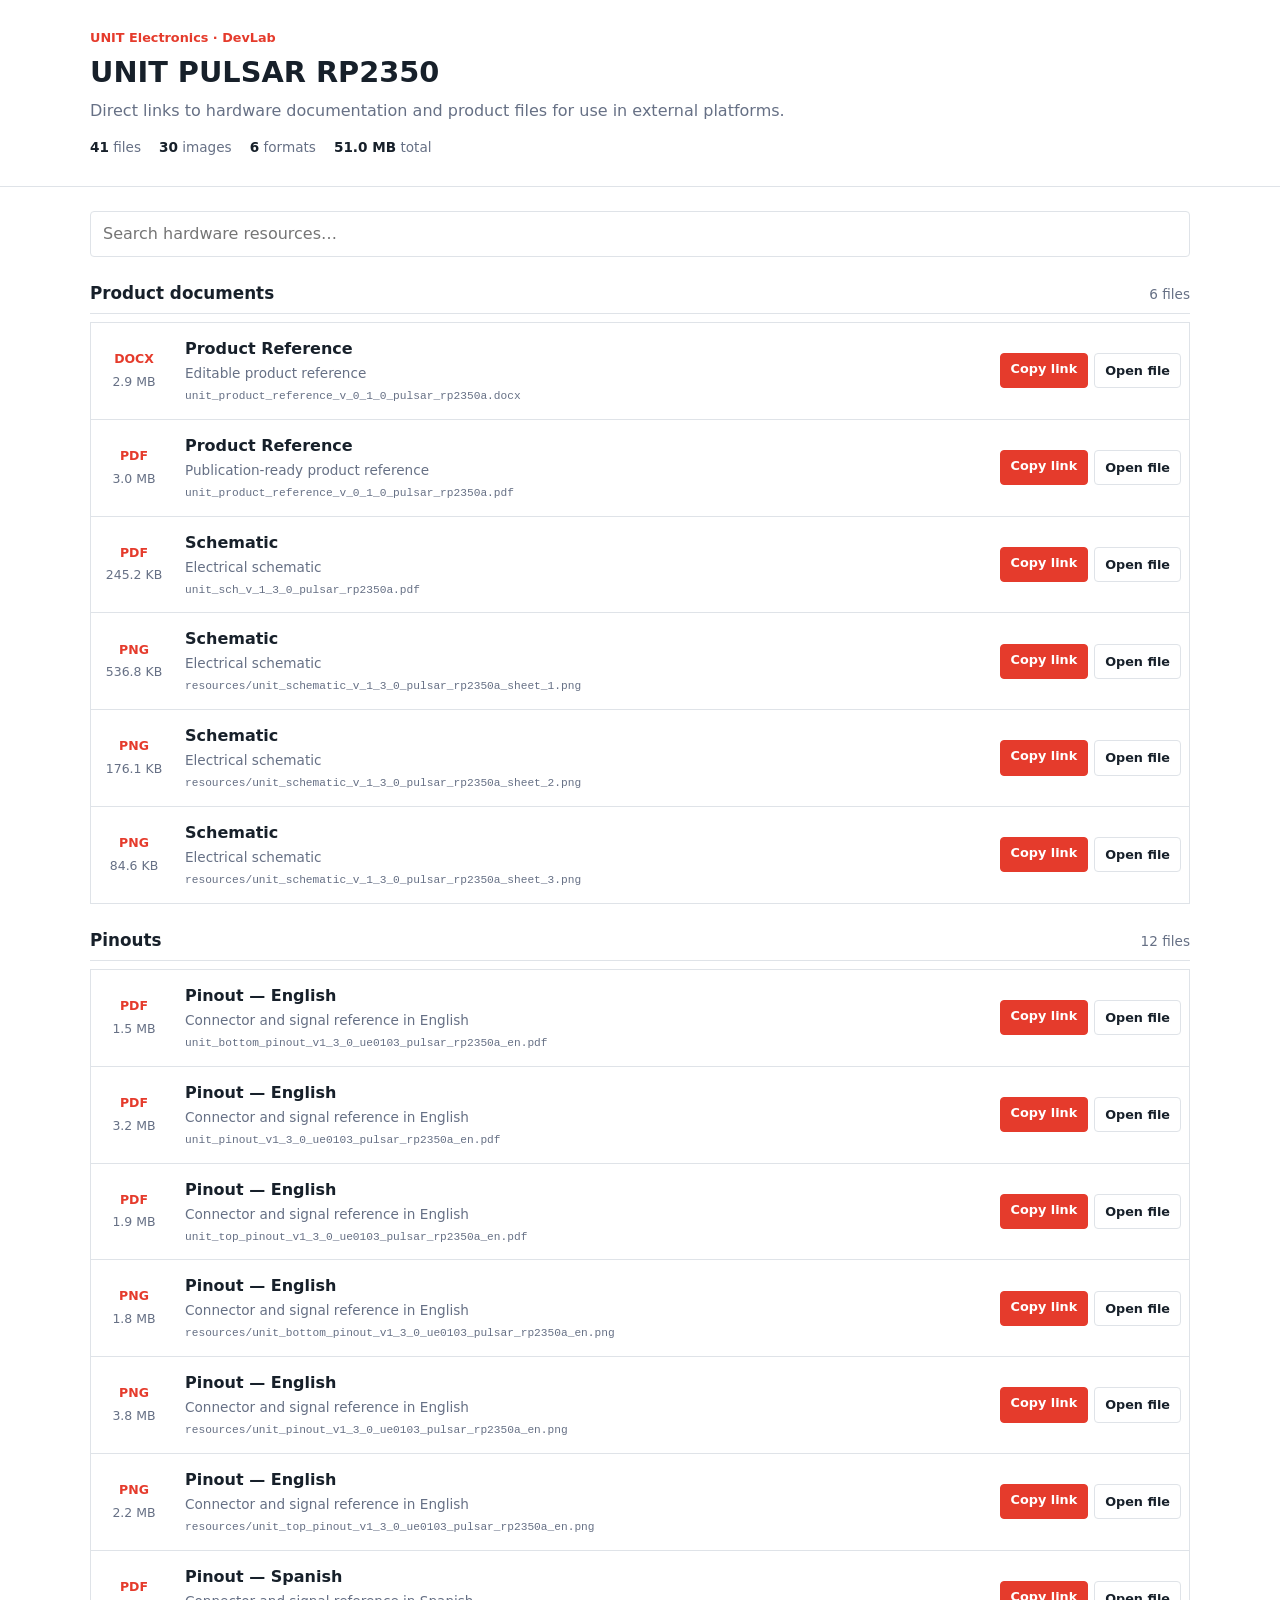
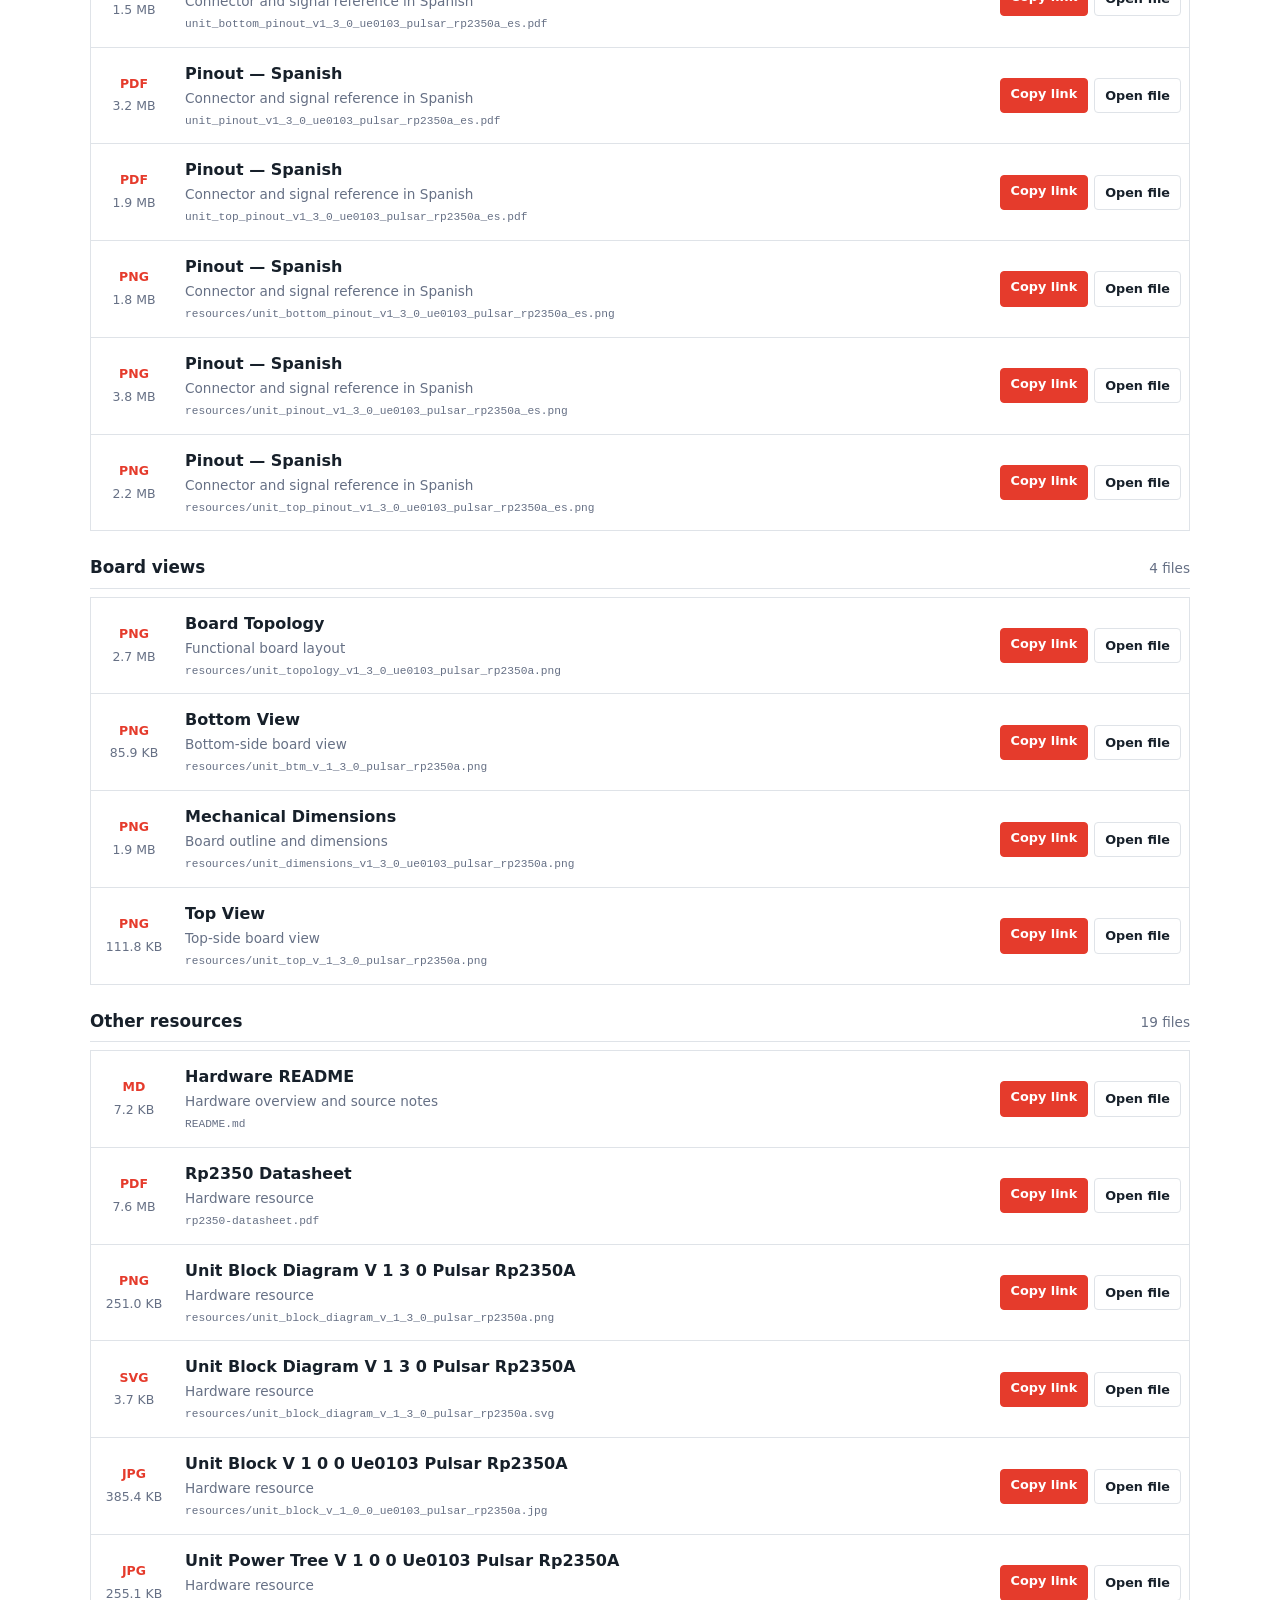
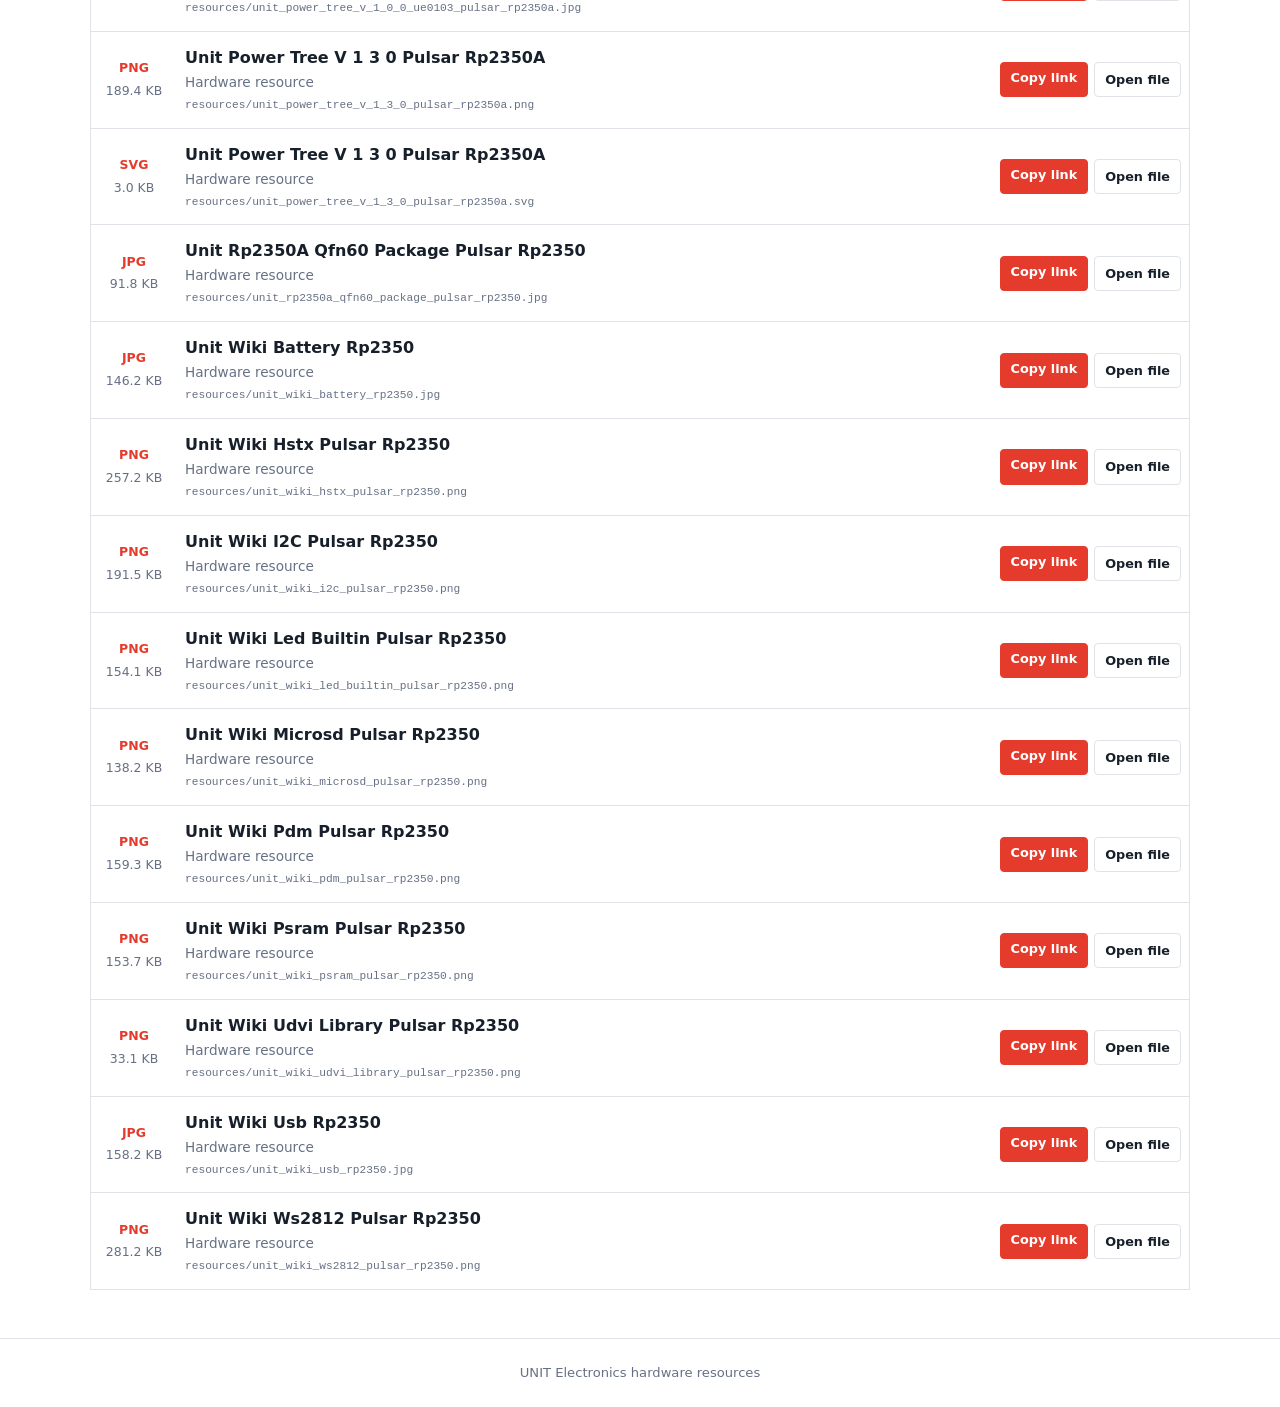
==== commit 515f911e: "Auto-update hardware documentation" ====
--- a/docs/index.html
+++ b/docs/index.html
@@ -143,7 +143,7 @@
         <span><strong>41</strong> files</span>
         <span><strong>30</strong> images</span>
         <span><strong>6</strong> formats</span>
-        <span><strong>50.9 MB</strong> total</span>
+        <span><strong>51.0 MB</strong> total</span>
       </div>
     </div>
   </header>
@@ -162,7 +162,7 @@
         <article class="resource-item" data-search="product reference unit_product_reference_v_0_1_0_pulsar_rp2350a.docx editable product reference">
           <div class="file-meta">
             <strong class="file-type">DOCX</strong>
-            <span class="file-size">2.8 MB</span>
+            <span class="file-size">2.9 MB</span>
           </div>
           <div class="resource-details">
             <h3>Product Reference</h3>
@@ -178,7 +178,7 @@
         <article class="resource-item" data-search="product reference unit_product_reference_v_0_1_0_pulsar_rp2350a.pdf publication-ready product reference">
           <div class="file-meta">
             <strong class="file-type">PDF</strong>
-            <span class="file-size">2.9 MB</span>
+            <span class="file-size">3.0 MB</span>
           </div>
           <div class="resource-details">
             <h3>Product Reference</h3>
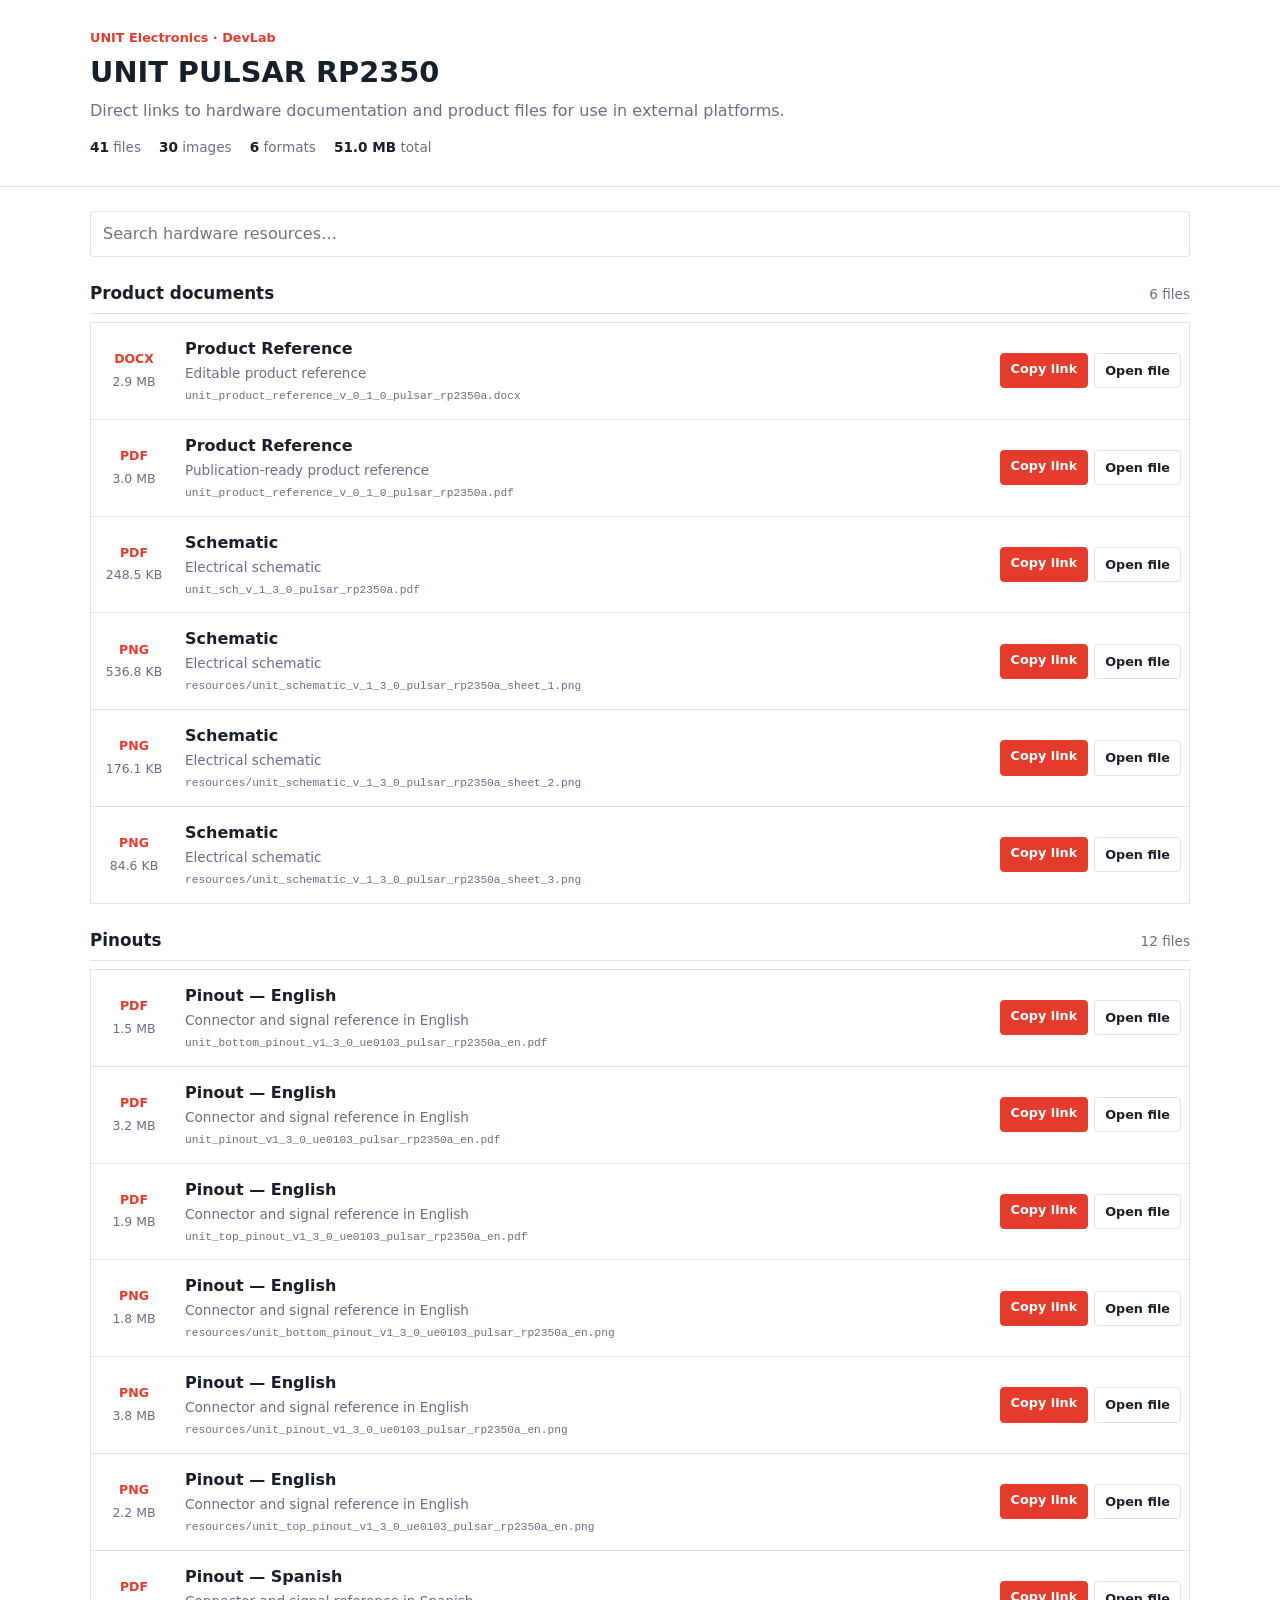
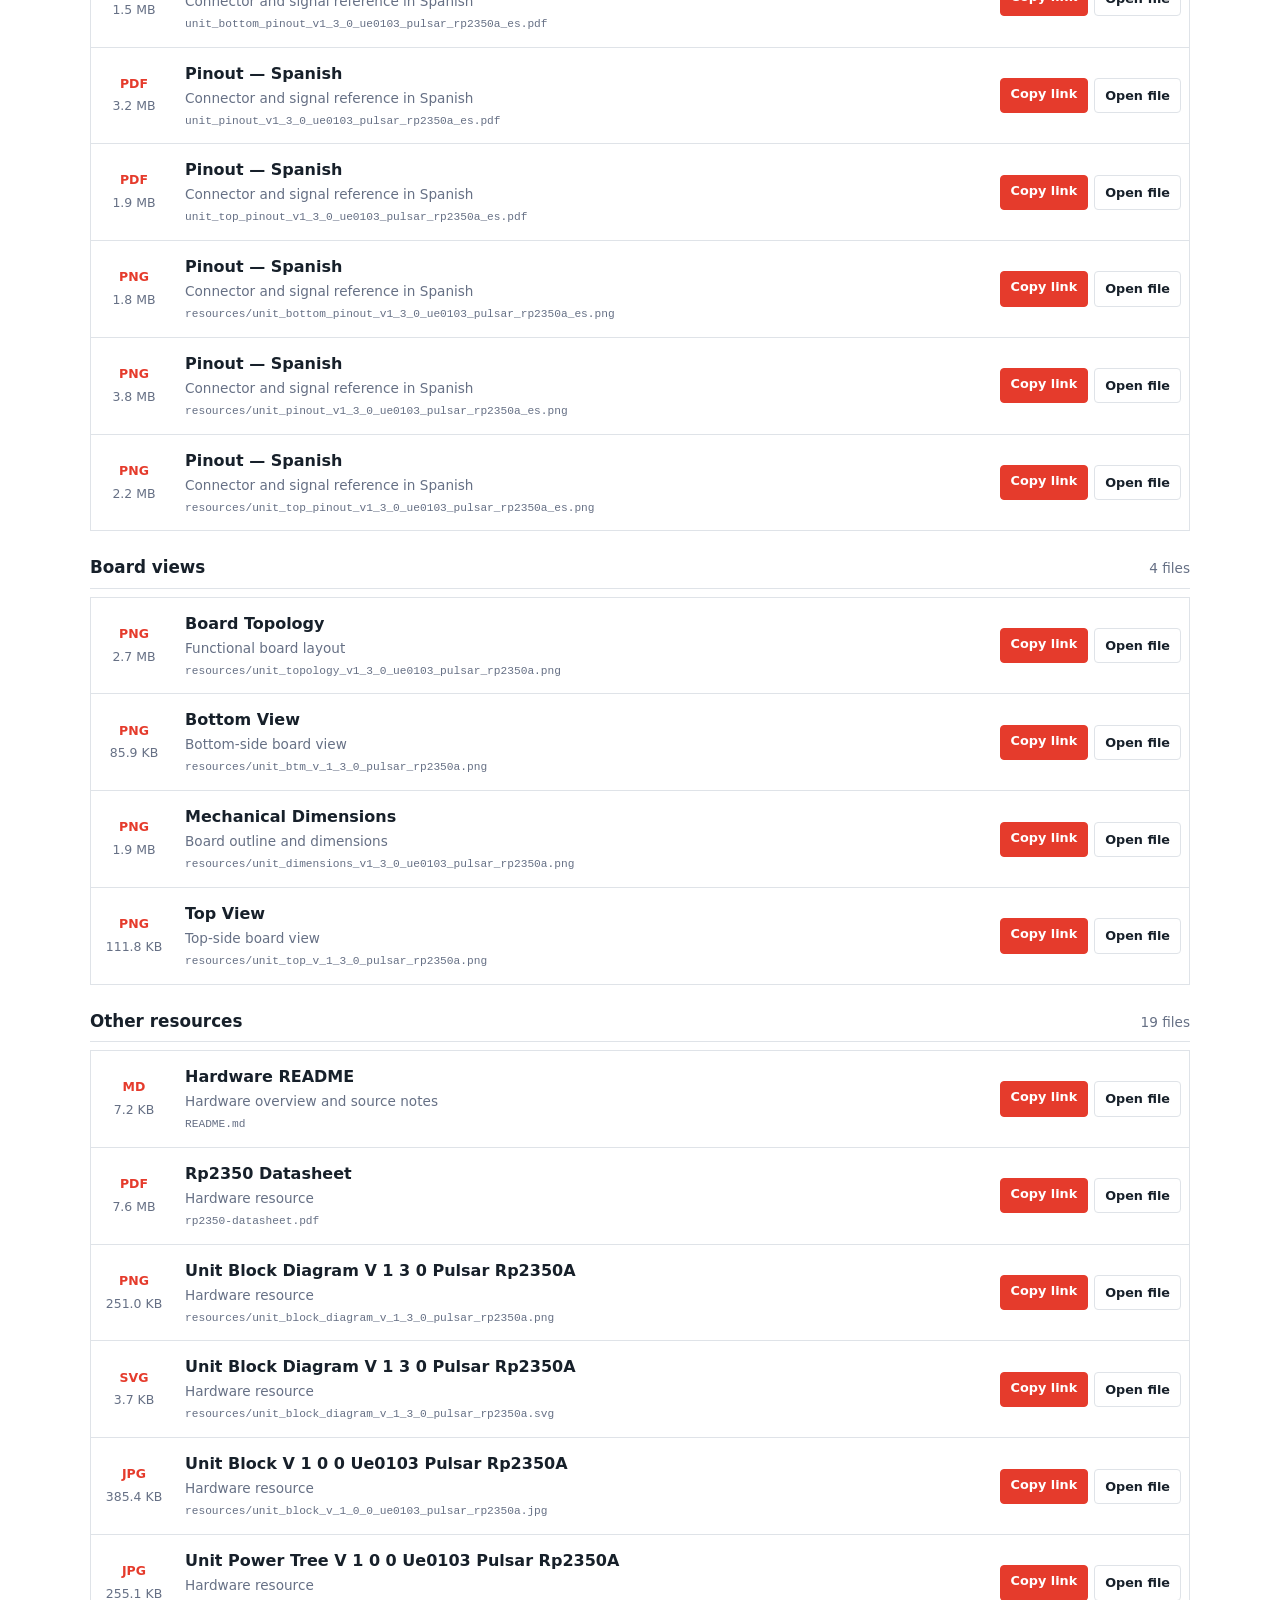
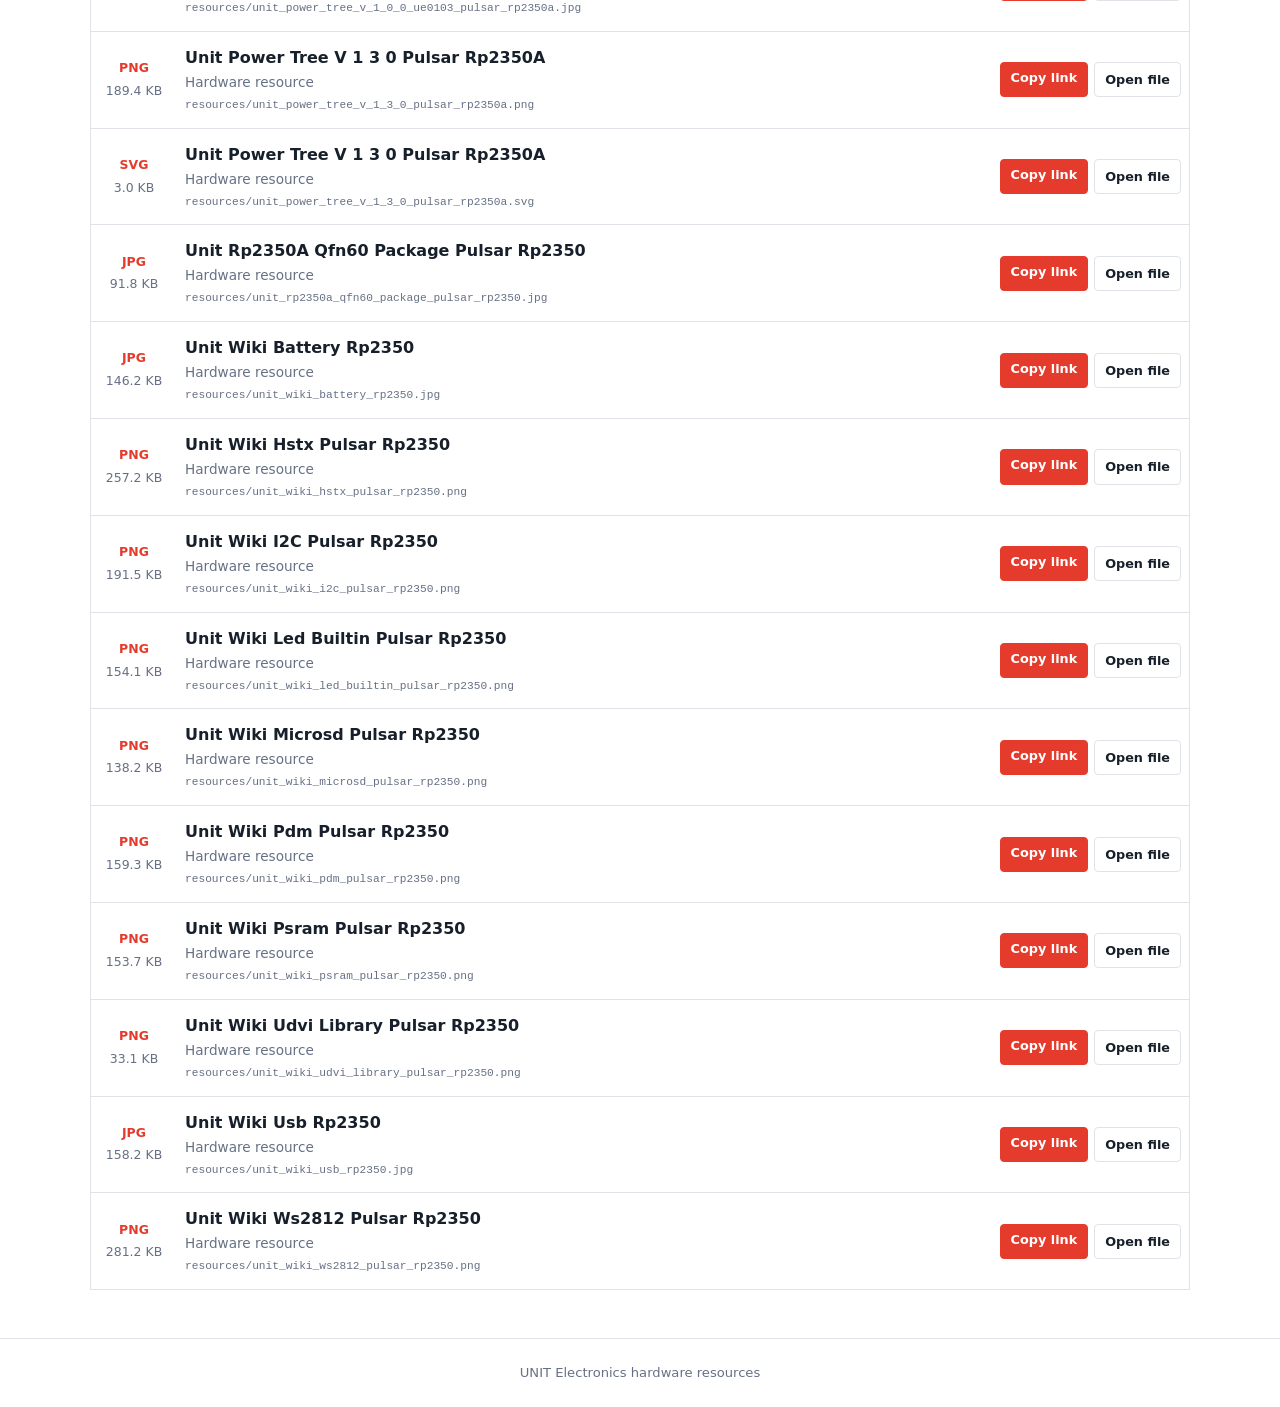
==== commit ee5143e4: "Auto-update hardware documentation" ====
--- a/docs/index.html
+++ b/docs/index.html
@@ -194,7 +194,7 @@
         <article class="resource-item" data-search="schematic unit_sch_v_1_3_0_pulsar_rp2350a.pdf electrical schematic">
           <div class="file-meta">
             <strong class="file-type">PDF</strong>
-            <span class="file-size">245.2 KB</span>
+            <span class="file-size">248.5 KB</span>
           </div>
           <div class="resource-details">
             <h3>Schematic</h3>
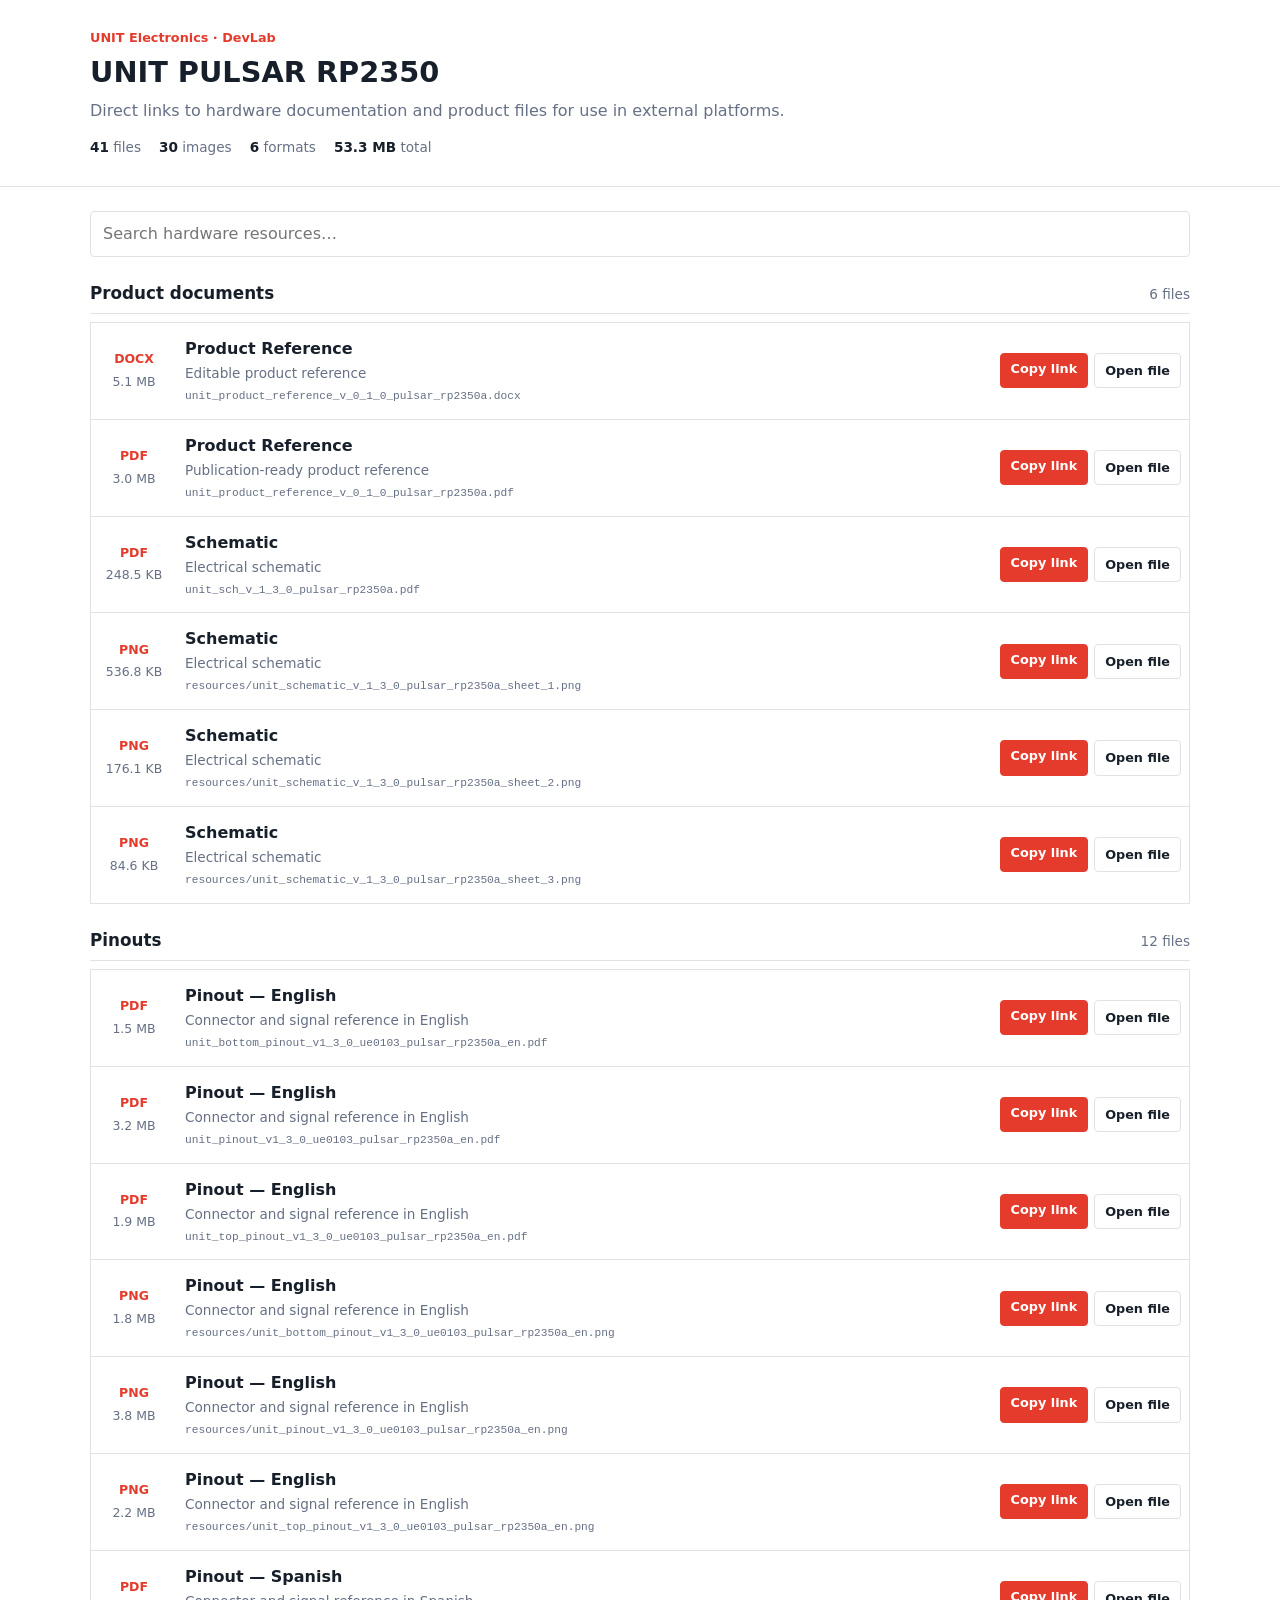
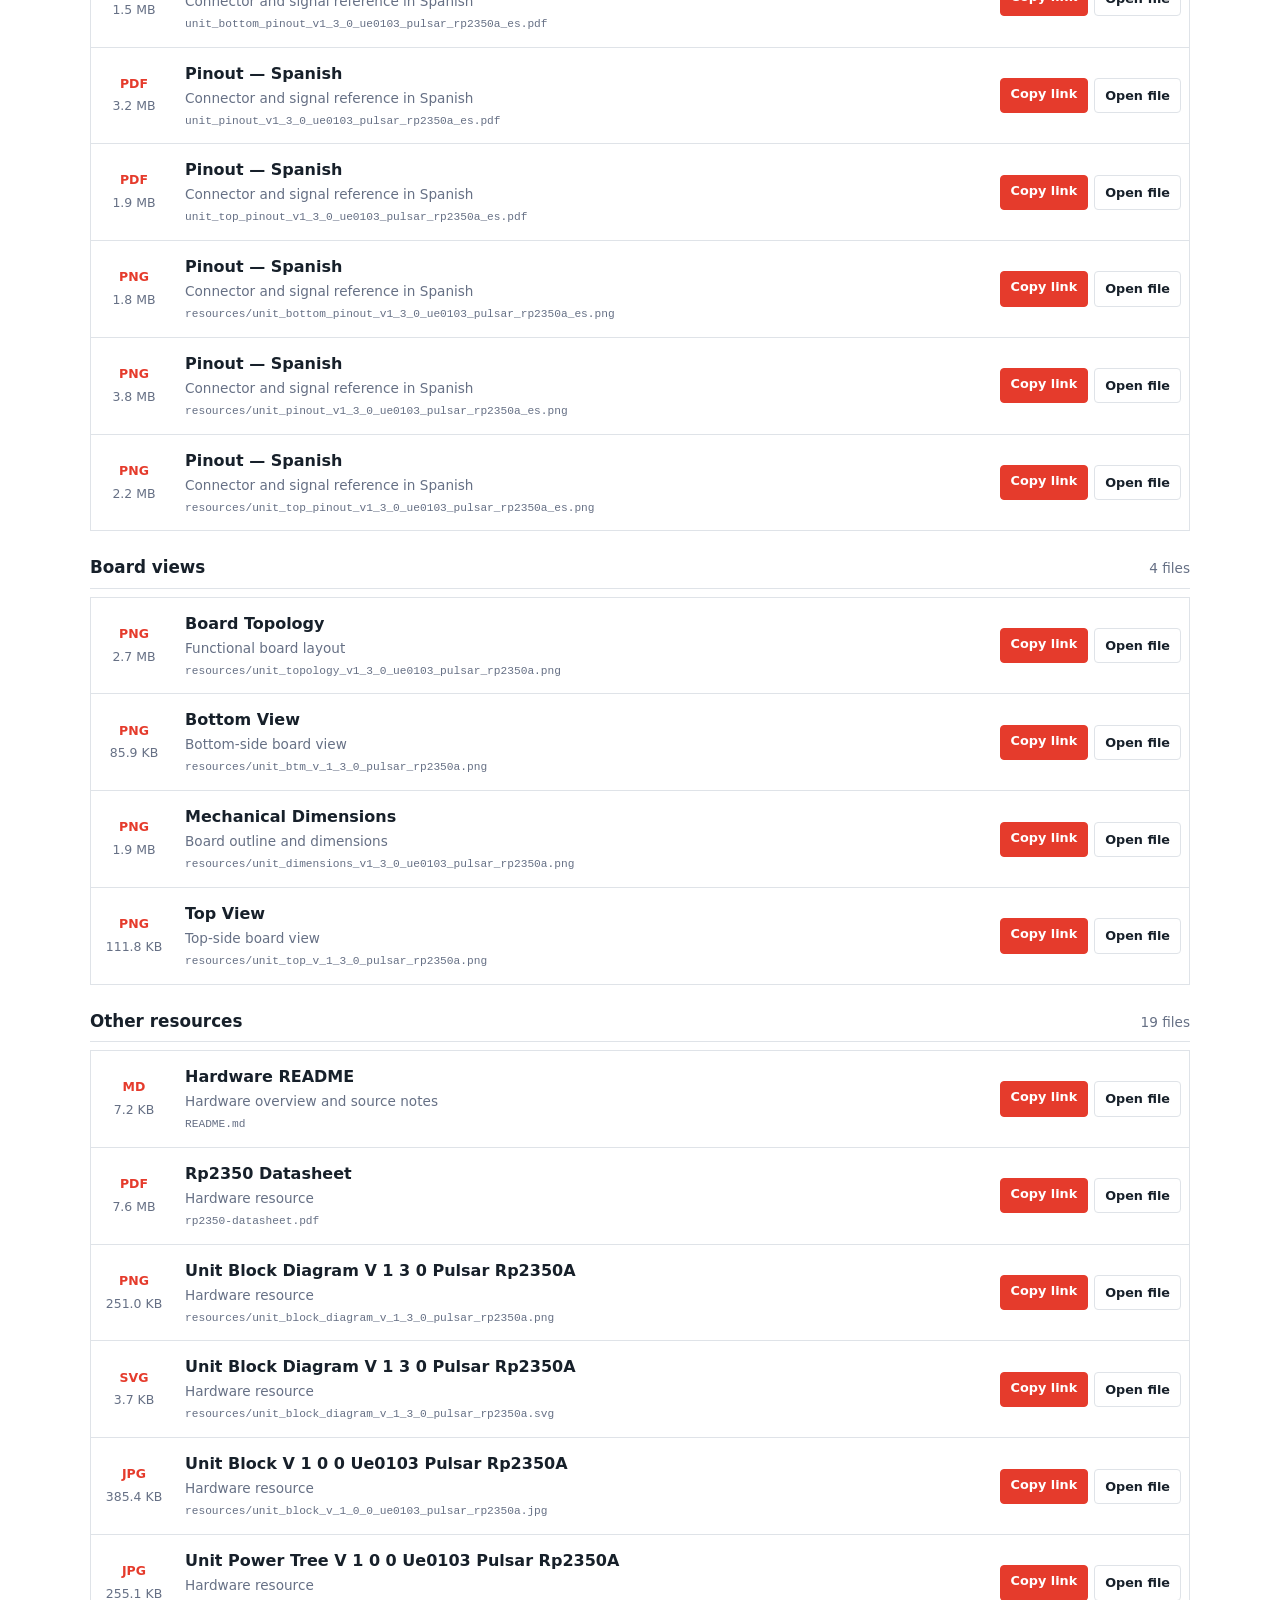
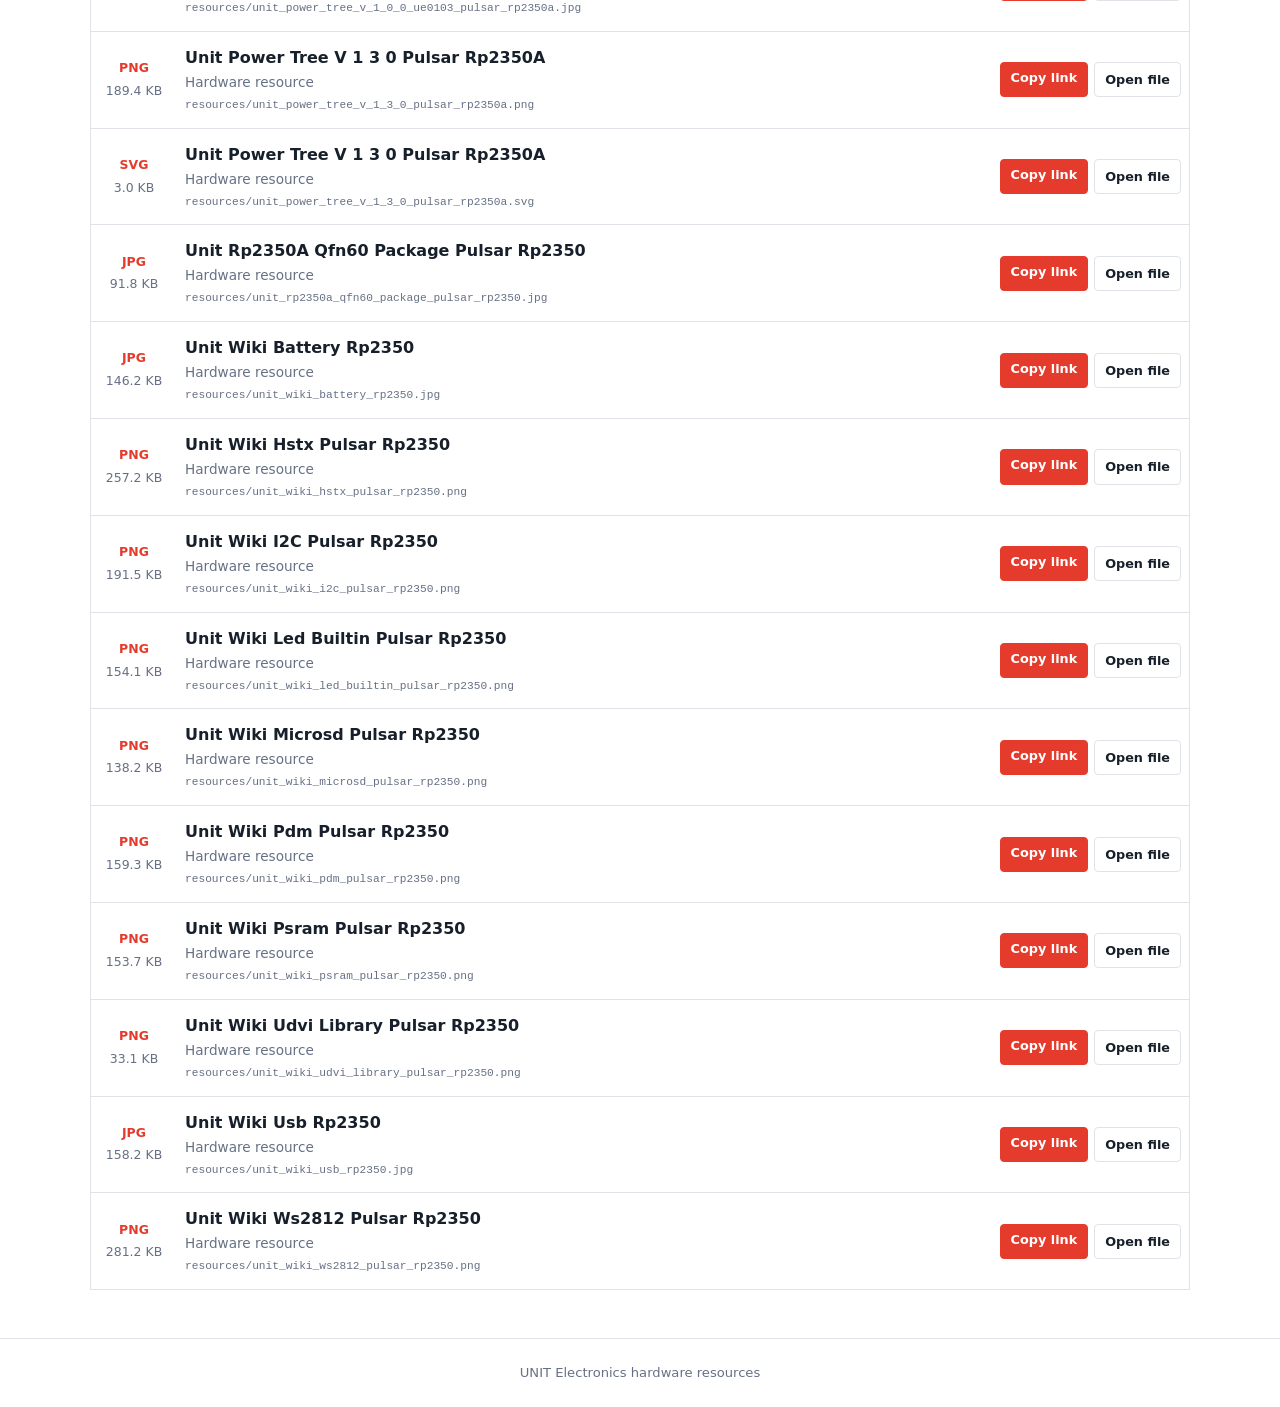
==== commit a3cb8f0c: "Auto-update hardware documentation" ====
--- a/docs/index.html
+++ b/docs/index.html
@@ -143,7 +143,7 @@
         <span><strong>41</strong> files</span>
         <span><strong>30</strong> images</span>
         <span><strong>6</strong> formats</span>
-        <span><strong>51.0 MB</strong> total</span>
+        <span><strong>53.3 MB</strong> total</span>
       </div>
     </div>
   </header>
@@ -162,7 +162,7 @@
         <article class="resource-item" data-search="product reference unit_product_reference_v_0_1_0_pulsar_rp2350a.docx editable product reference">
           <div class="file-meta">
             <strong class="file-type">DOCX</strong>
-            <span class="file-size">2.9 MB</span>
+            <span class="file-size">5.1 MB</span>
           </div>
           <div class="resource-details">
             <h3>Product Reference</h3>
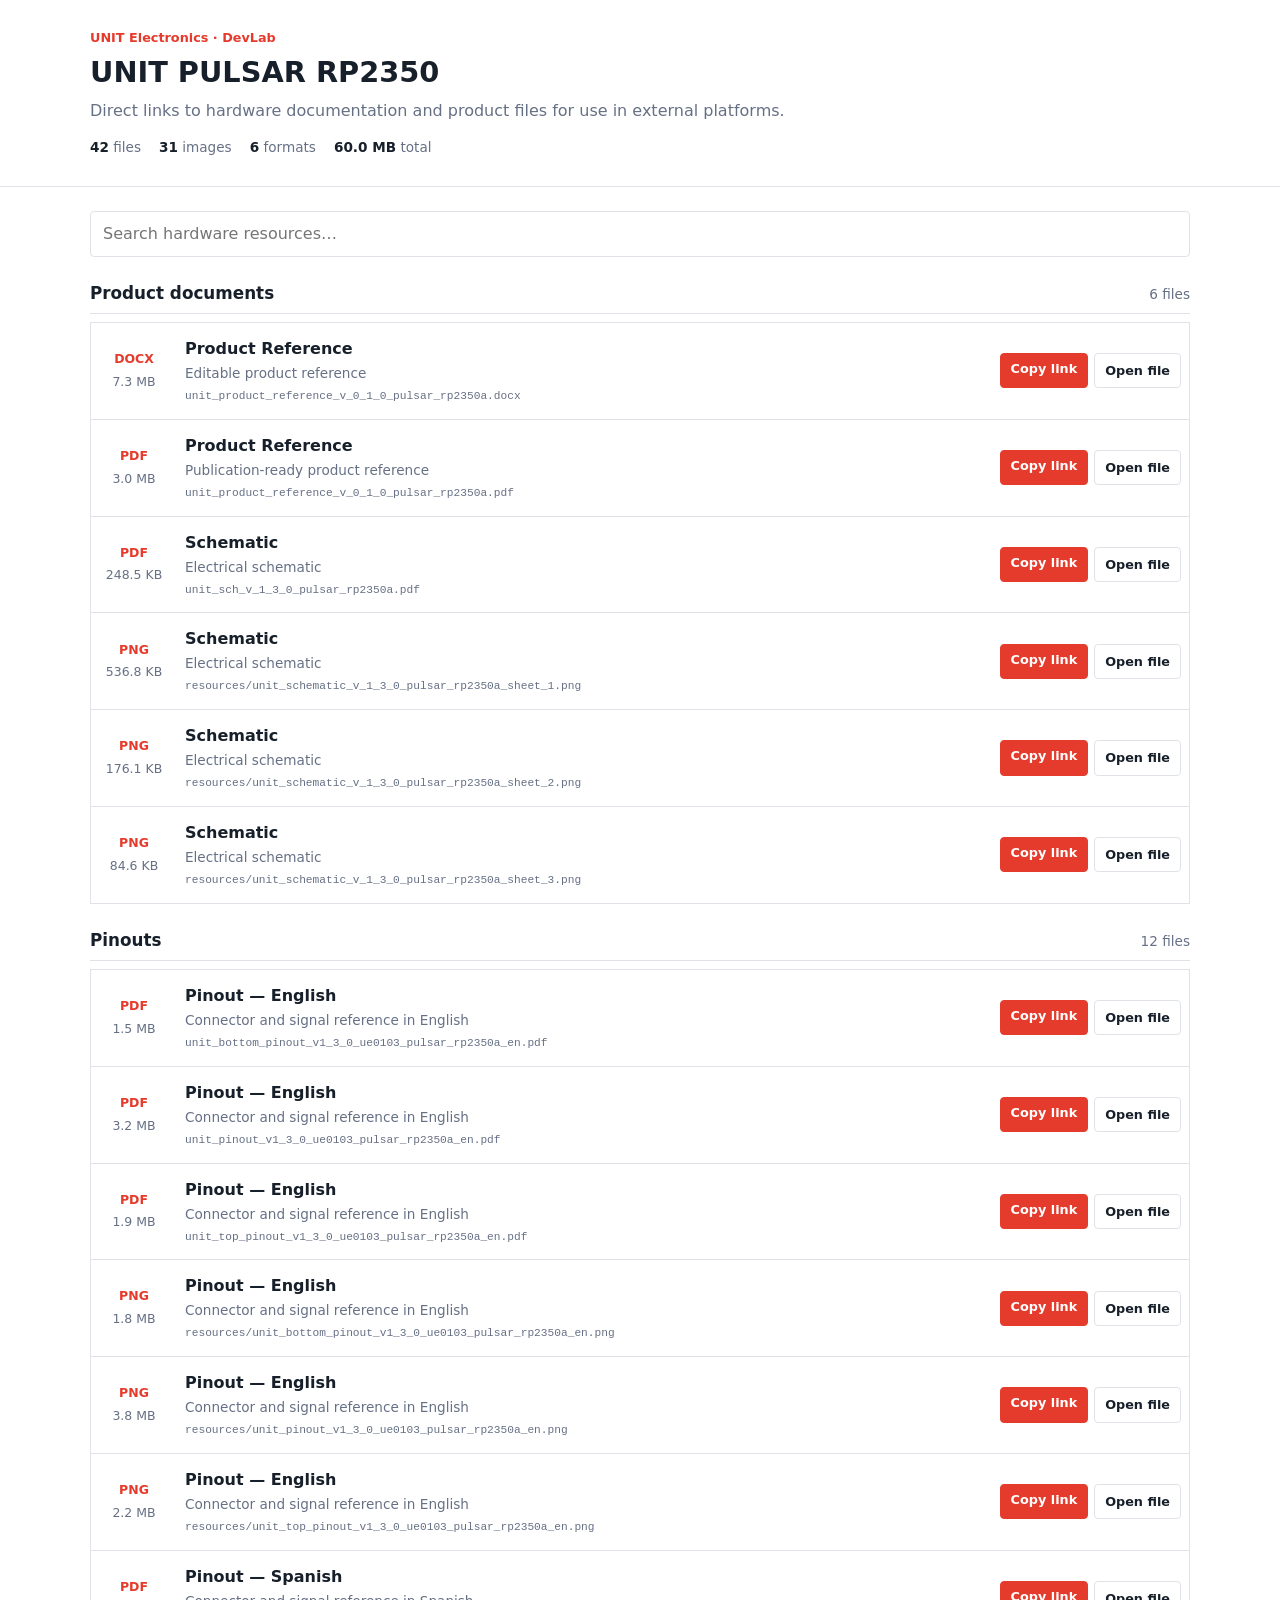
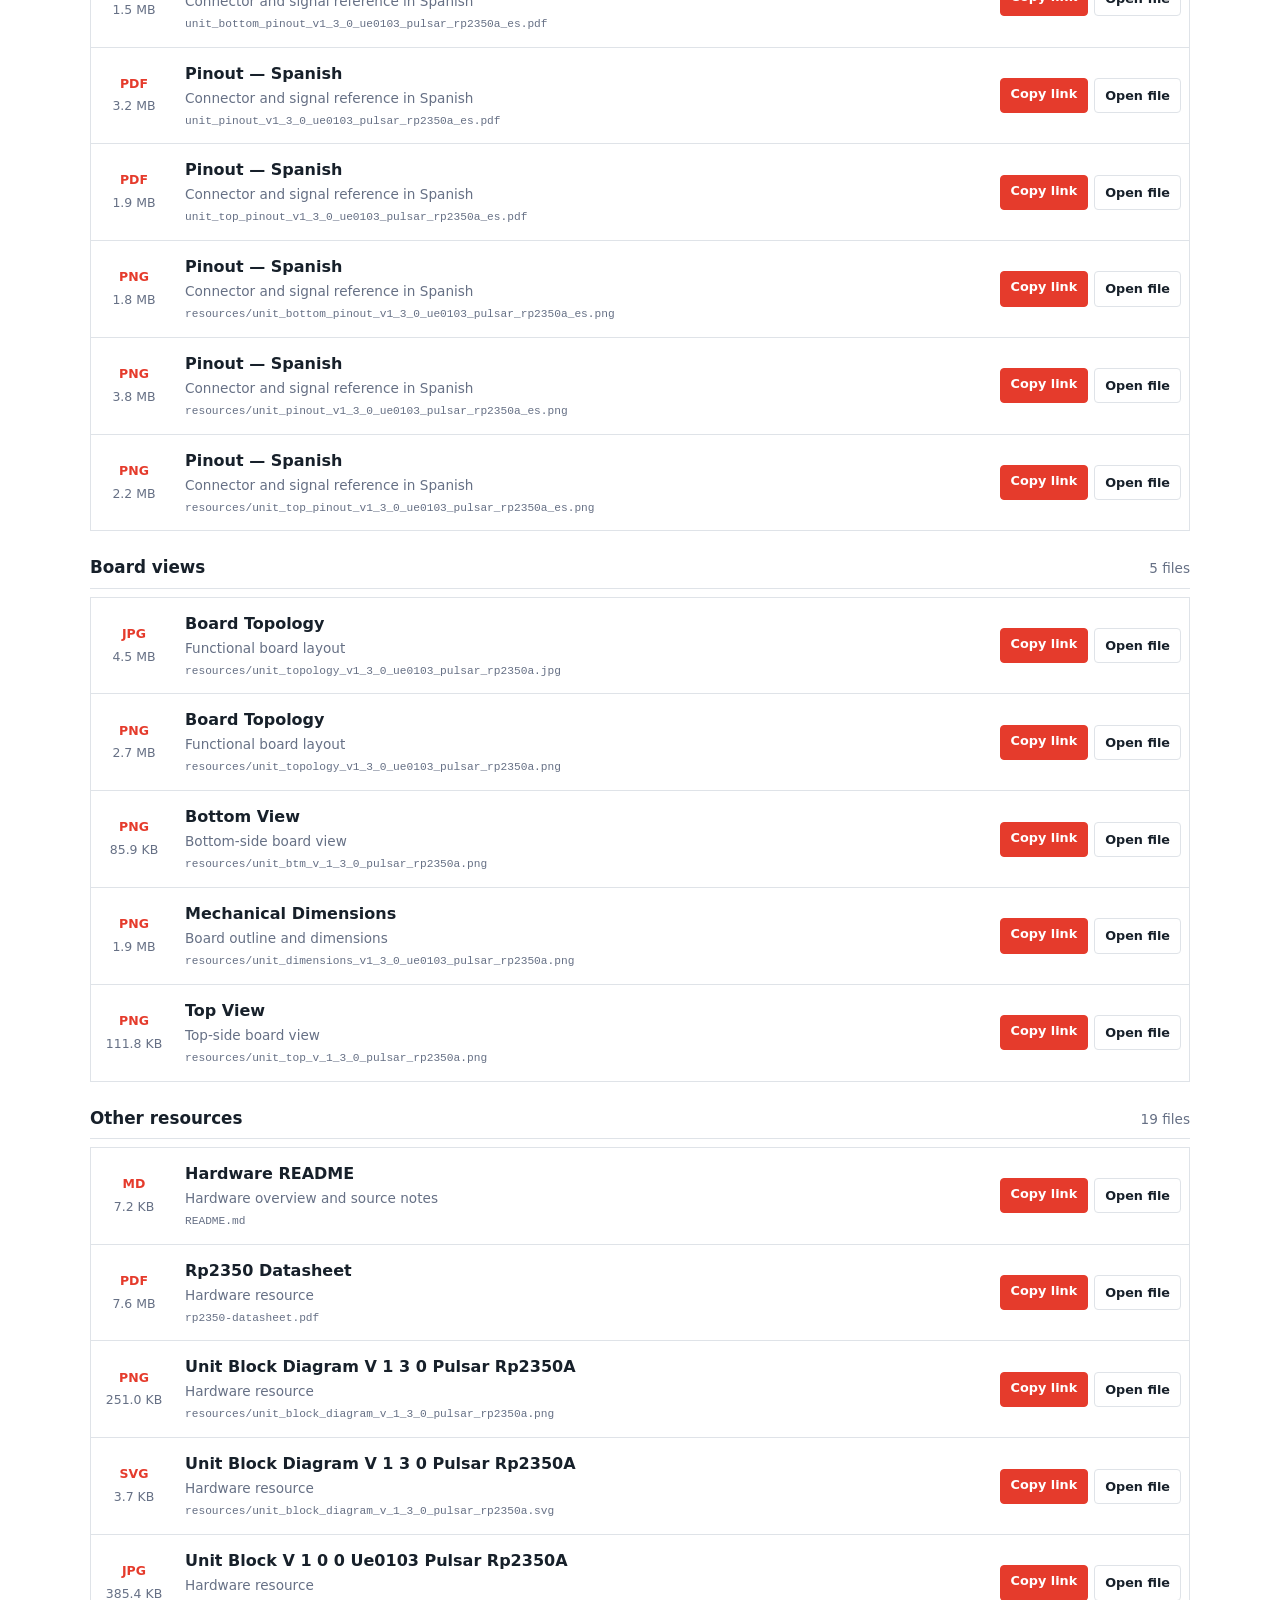
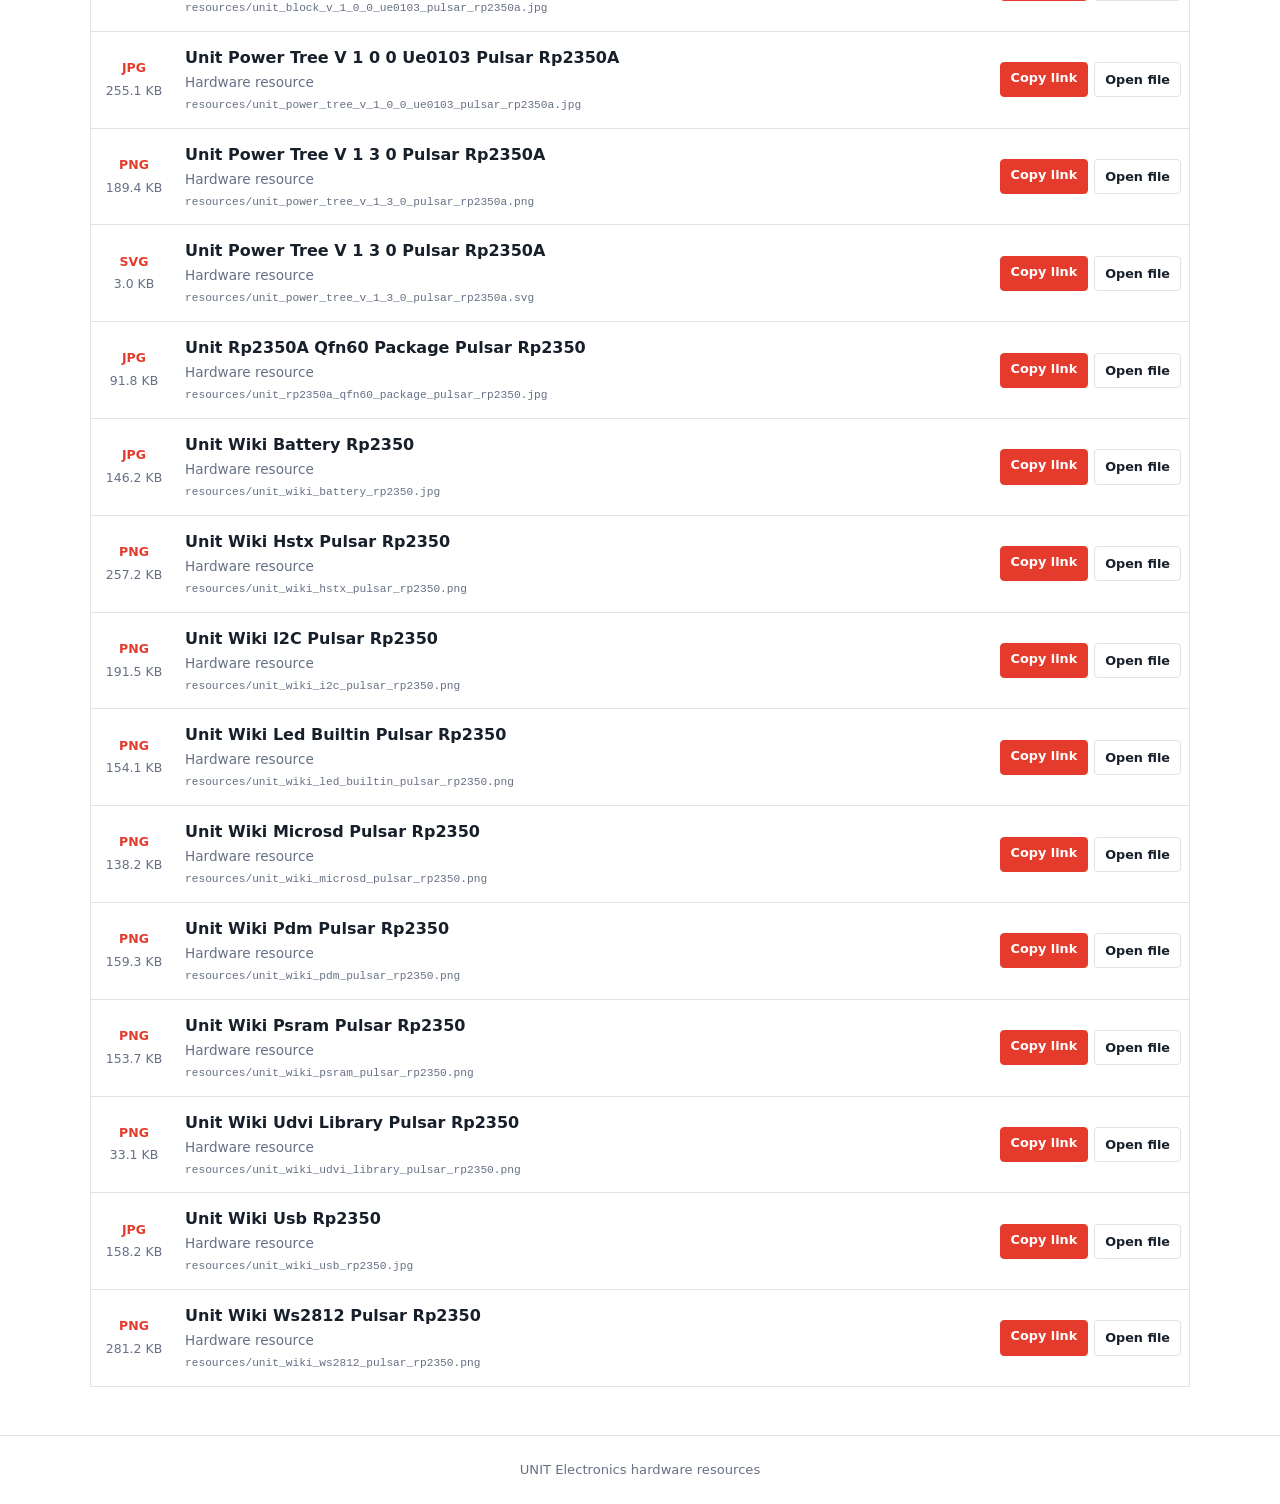
==== commit acec30cc: "Auto-update hardware documentation" ====
--- a/docs/index.html
+++ b/docs/index.html
@@ -140,10 +140,10 @@
       <h1>UNIT PULSAR RP2350</h1>
       <p class="subtitle">Direct links to hardware documentation and product files for use in external platforms.</p>
       <div class="summary" aria-label="Resource summary">
-        <span><strong>41</strong> files</span>
-        <span><strong>30</strong> images</span>
+        <span><strong>42</strong> files</span>
+        <span><strong>31</strong> images</span>
         <span><strong>6</strong> formats</span>
-        <span><strong>53.3 MB</strong> total</span>
+        <span><strong>60.0 MB</strong> total</span>
       </div>
     </div>
   </header>
@@ -162,7 +162,7 @@
         <article class="resource-item" data-search="product reference unit_product_reference_v_0_1_0_pulsar_rp2350a.docx editable product reference">
           <div class="file-meta">
             <strong class="file-type">DOCX</strong>
-            <span class="file-size">5.1 MB</span>
+            <span class="file-size">7.3 MB</span>
           </div>
           <div class="resource-details">
             <h3>Product Reference</h3>
@@ -458,9 +458,25 @@
       <section class="resource-section">
         <div class="section-heading">
           <h2>Board views</h2>
-          <span>4 files</span>
+          <span>5 files</span>
         </div>
         <div class="resource-list">
+        <article class="resource-item" data-search="board topology resources/unit_topology_v1_3_0_ue0103_pulsar_rp2350a.jpg functional board layout">
+          <div class="file-meta">
+            <strong class="file-type">JPG</strong>
+            <span class="file-size">4.5 MB</span>
+          </div>
+          <div class="resource-details">
+            <h3>Board Topology</h3>
+            <p>Functional board layout</p>
+            <code title="resources/unit_topology_v1_3_0_ue0103_pulsar_rp2350a.jpg">resources/unit_topology_v1_3_0_ue0103_pulsar_rp2350a.jpg</code>
+          </div>
+          <div class="actions">
+            <button class="button primary copy-link" type="button" data-url="resources/unit_topology_v1_3_0_ue0103_pulsar_rp2350a.jpg">Copy link</button>
+            <a class="button" href="resources/unit_topology_v1_3_0_ue0103_pulsar_rp2350a.jpg" target="_blank" rel="noopener">Open file</a>
+          </div>
+        </article>
+
         <article class="resource-item" data-search="board topology resources/unit_topology_v1_3_0_ue0103_pulsar_rp2350a.png functional board layout">
           <div class="file-meta">
             <strong class="file-type">PNG</strong>
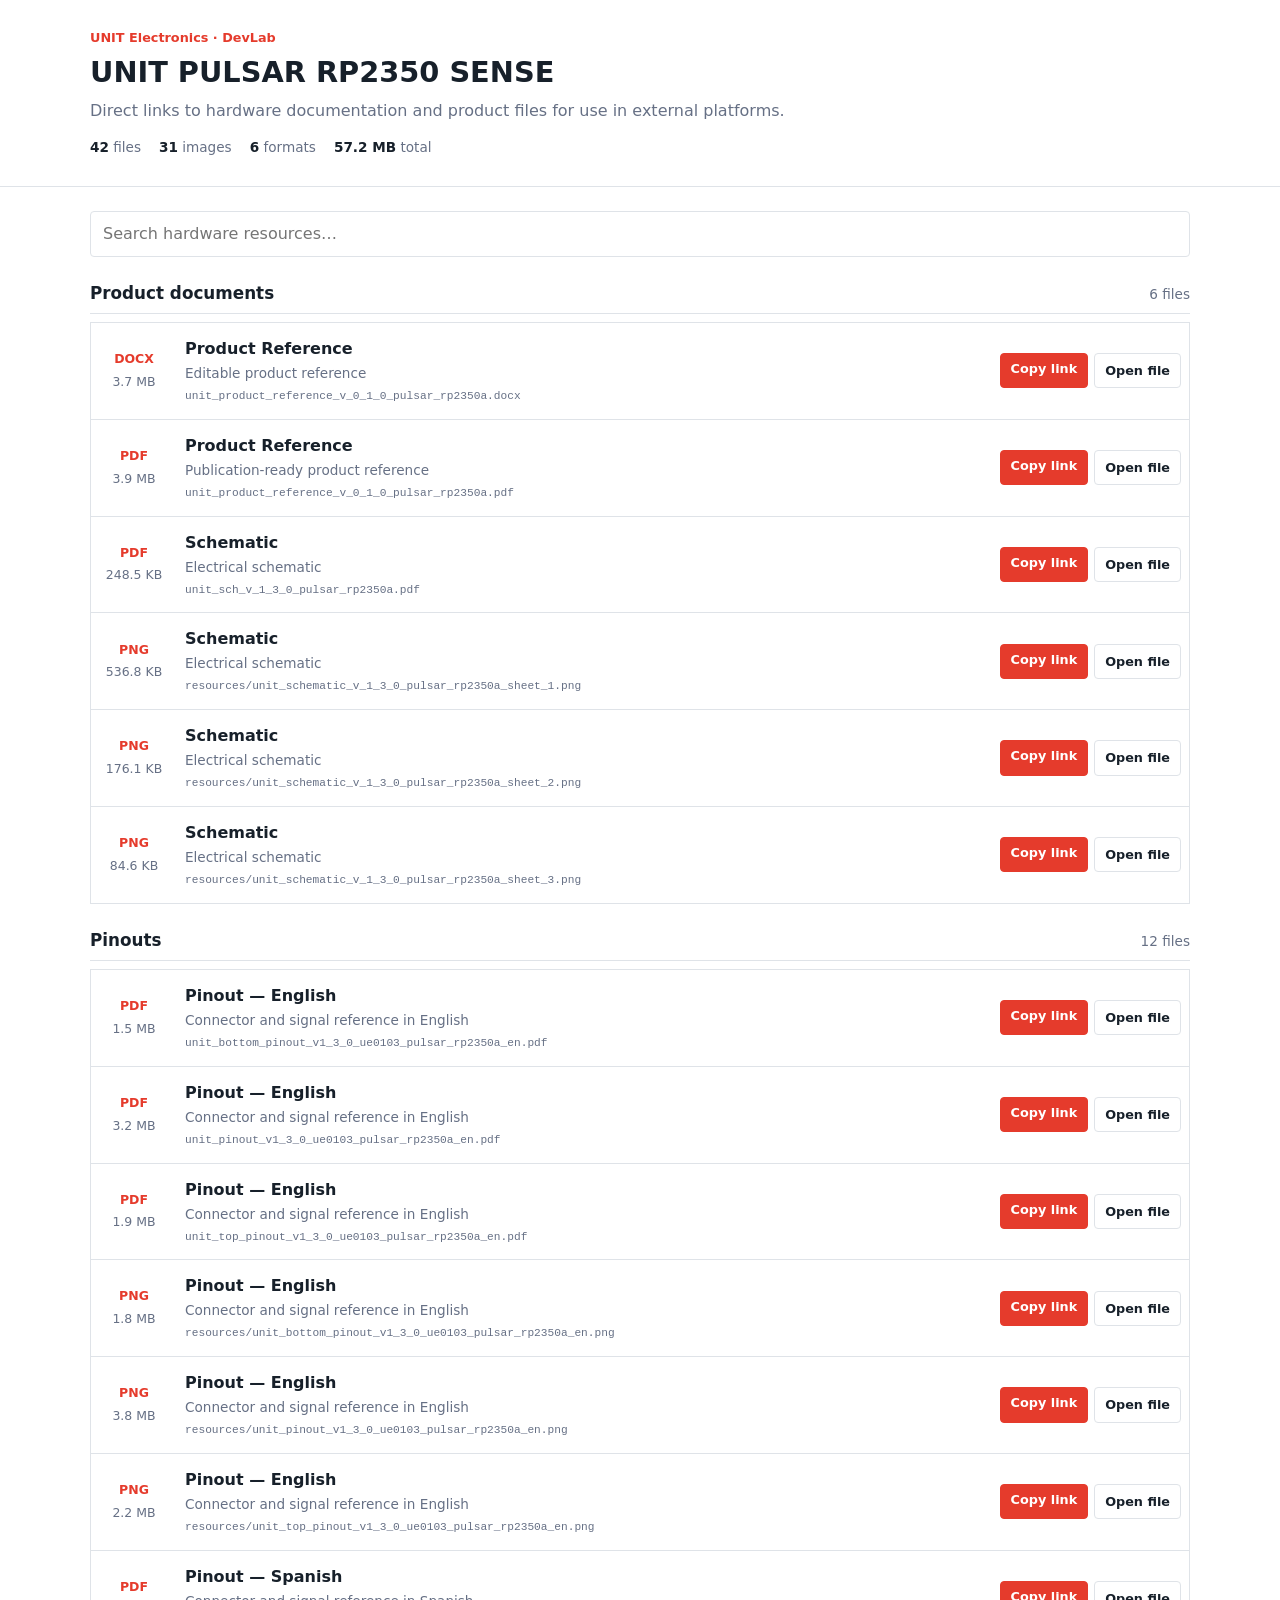
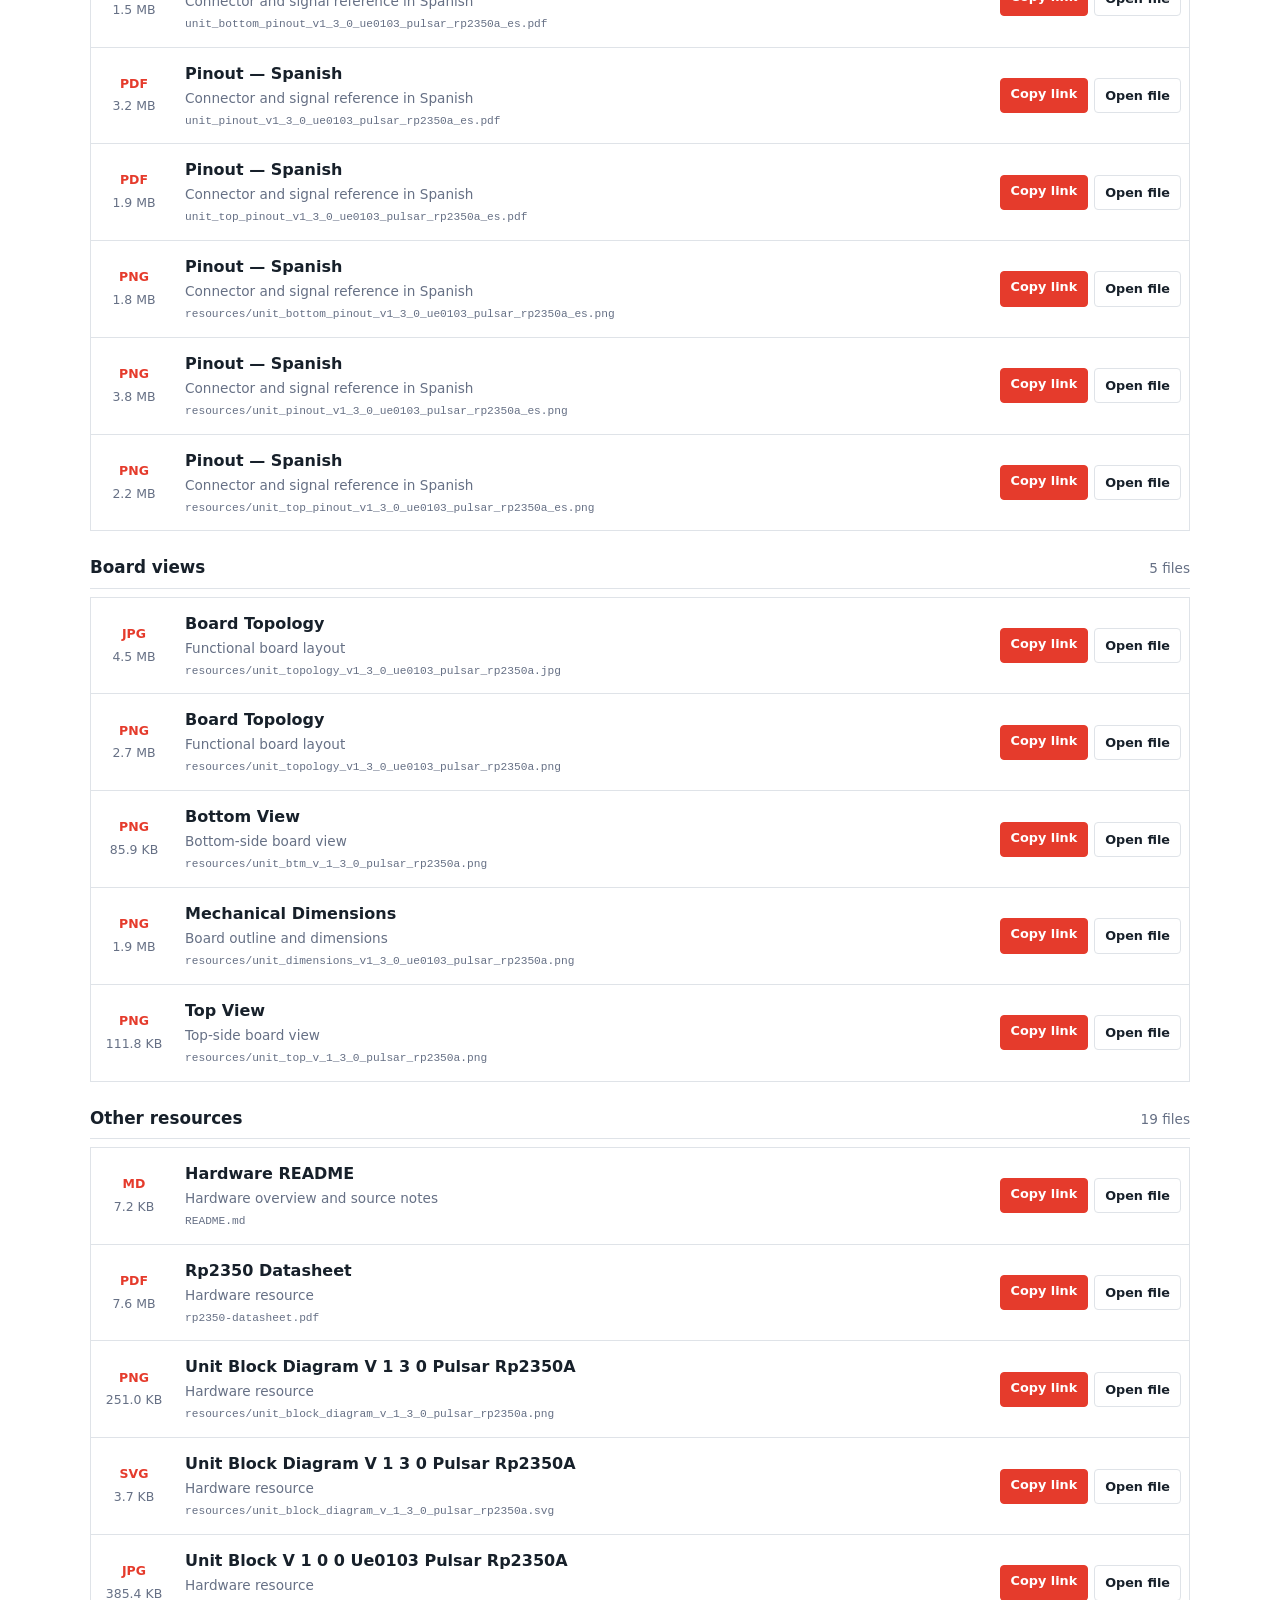
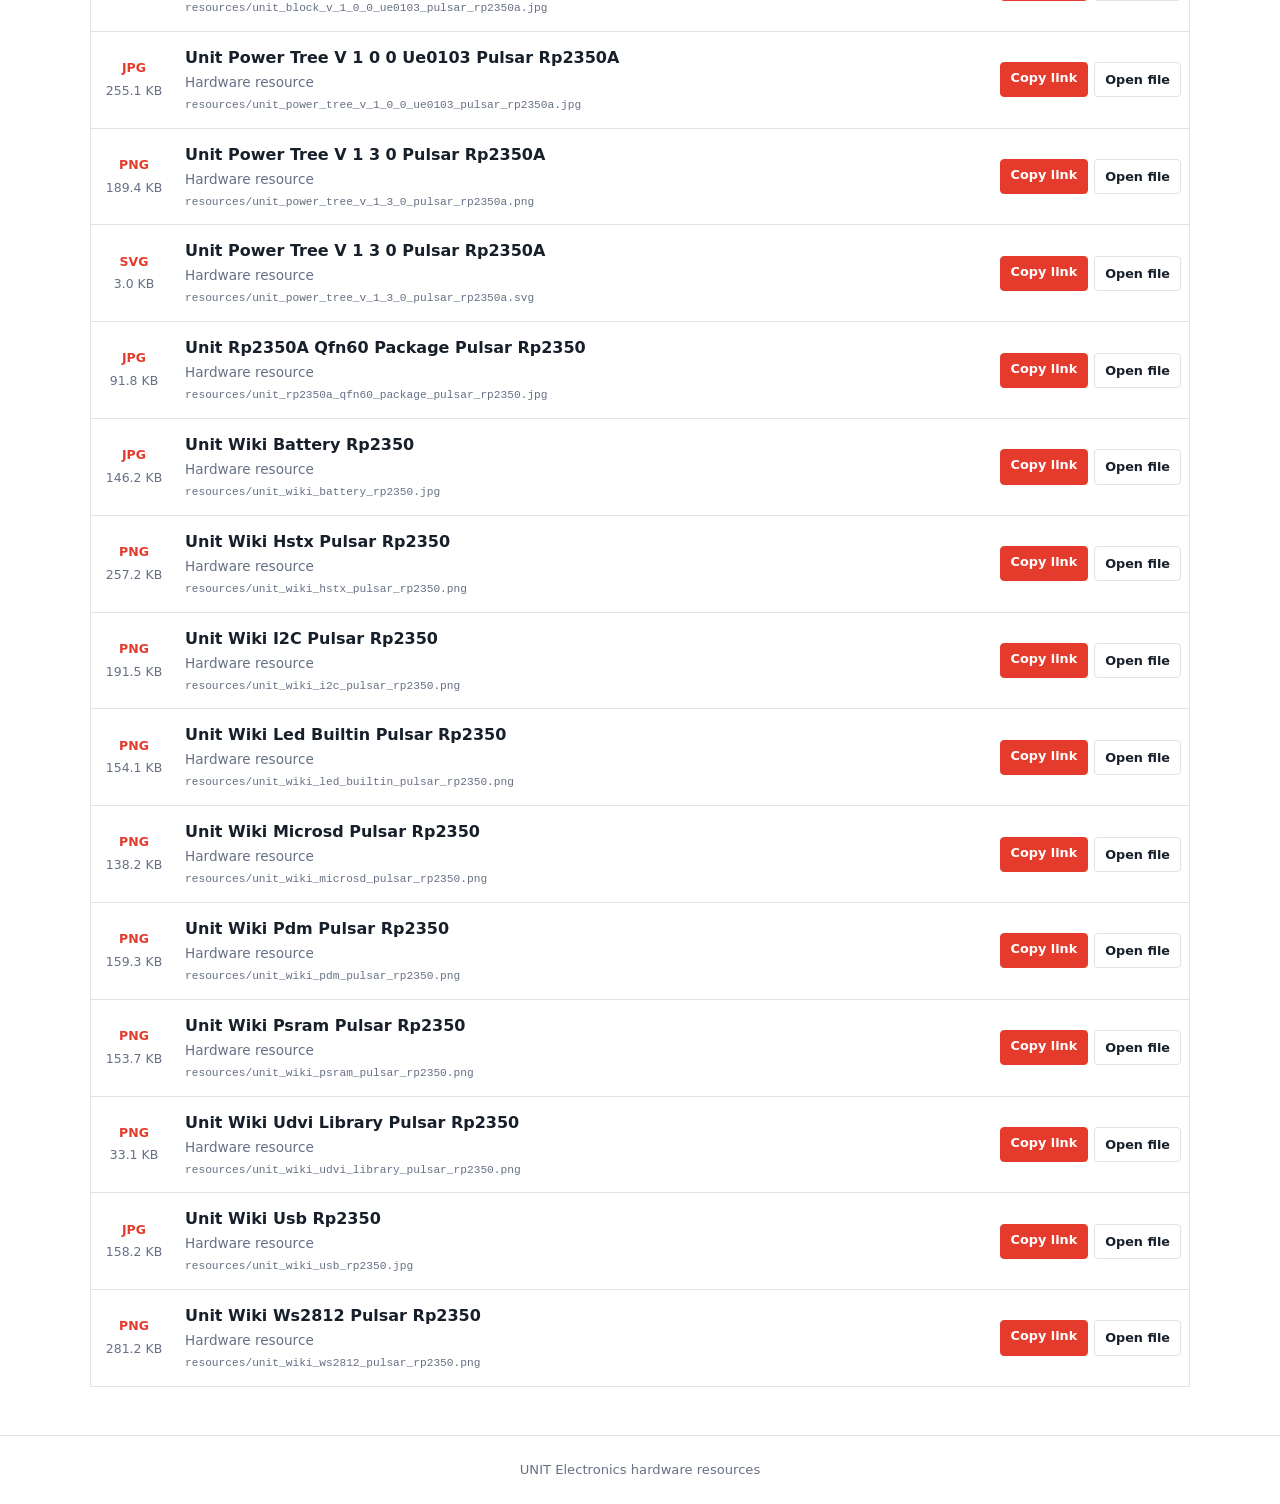
==== commit 281d6b8a: "Auto-update hardware documentation" ====
--- a/docs/index.html
+++ b/docs/index.html
@@ -4,8 +4,8 @@
   <base href="hardware/">
   <meta charset="UTF-8">
   <meta name="viewport" content="width=device-width, initial-scale=1.0">
-  <meta name="description" content="UNIT PULSAR RP2350 hardware documentation and downloads">
-  <title>UNIT PULSAR RP2350 | Hardware Resources</title>
+  <meta name="description" content="UNIT PULSAR RP2350 SENSE hardware documentation and downloads">
+  <title>UNIT PULSAR RP2350 SENSE | Hardware Resources</title>
   <style>
     :root {
       --ink: #17202a;
@@ -137,13 +137,13 @@
   <header class="site-header">
     <div class="header-content">
       <p class="eyebrow">UNIT Electronics · DevLab</p>
-      <h1>UNIT PULSAR RP2350</h1>
+      <h1>UNIT PULSAR RP2350 SENSE</h1>
       <p class="subtitle">Direct links to hardware documentation and product files for use in external platforms.</p>
       <div class="summary" aria-label="Resource summary">
         <span><strong>42</strong> files</span>
         <span><strong>31</strong> images</span>
         <span><strong>6</strong> formats</span>
-        <span><strong>60.0 MB</strong> total</span>
+        <span><strong>57.2 MB</strong> total</span>
       </div>
     </div>
   </header>
@@ -162,7 +162,7 @@
         <article class="resource-item" data-search="product reference unit_product_reference_v_0_1_0_pulsar_rp2350a.docx editable product reference">
           <div class="file-meta">
             <strong class="file-type">DOCX</strong>
-            <span class="file-size">7.3 MB</span>
+            <span class="file-size">3.7 MB</span>
           </div>
           <div class="resource-details">
             <h3>Product Reference</h3>
@@ -178,7 +178,7 @@
         <article class="resource-item" data-search="product reference unit_product_reference_v_0_1_0_pulsar_rp2350a.pdf publication-ready product reference">
           <div class="file-meta">
             <strong class="file-type">PDF</strong>
-            <span class="file-size">3.0 MB</span>
+            <span class="file-size">3.9 MB</span>
           </div>
           <div class="resource-details">
             <h3>Product Reference</h3>
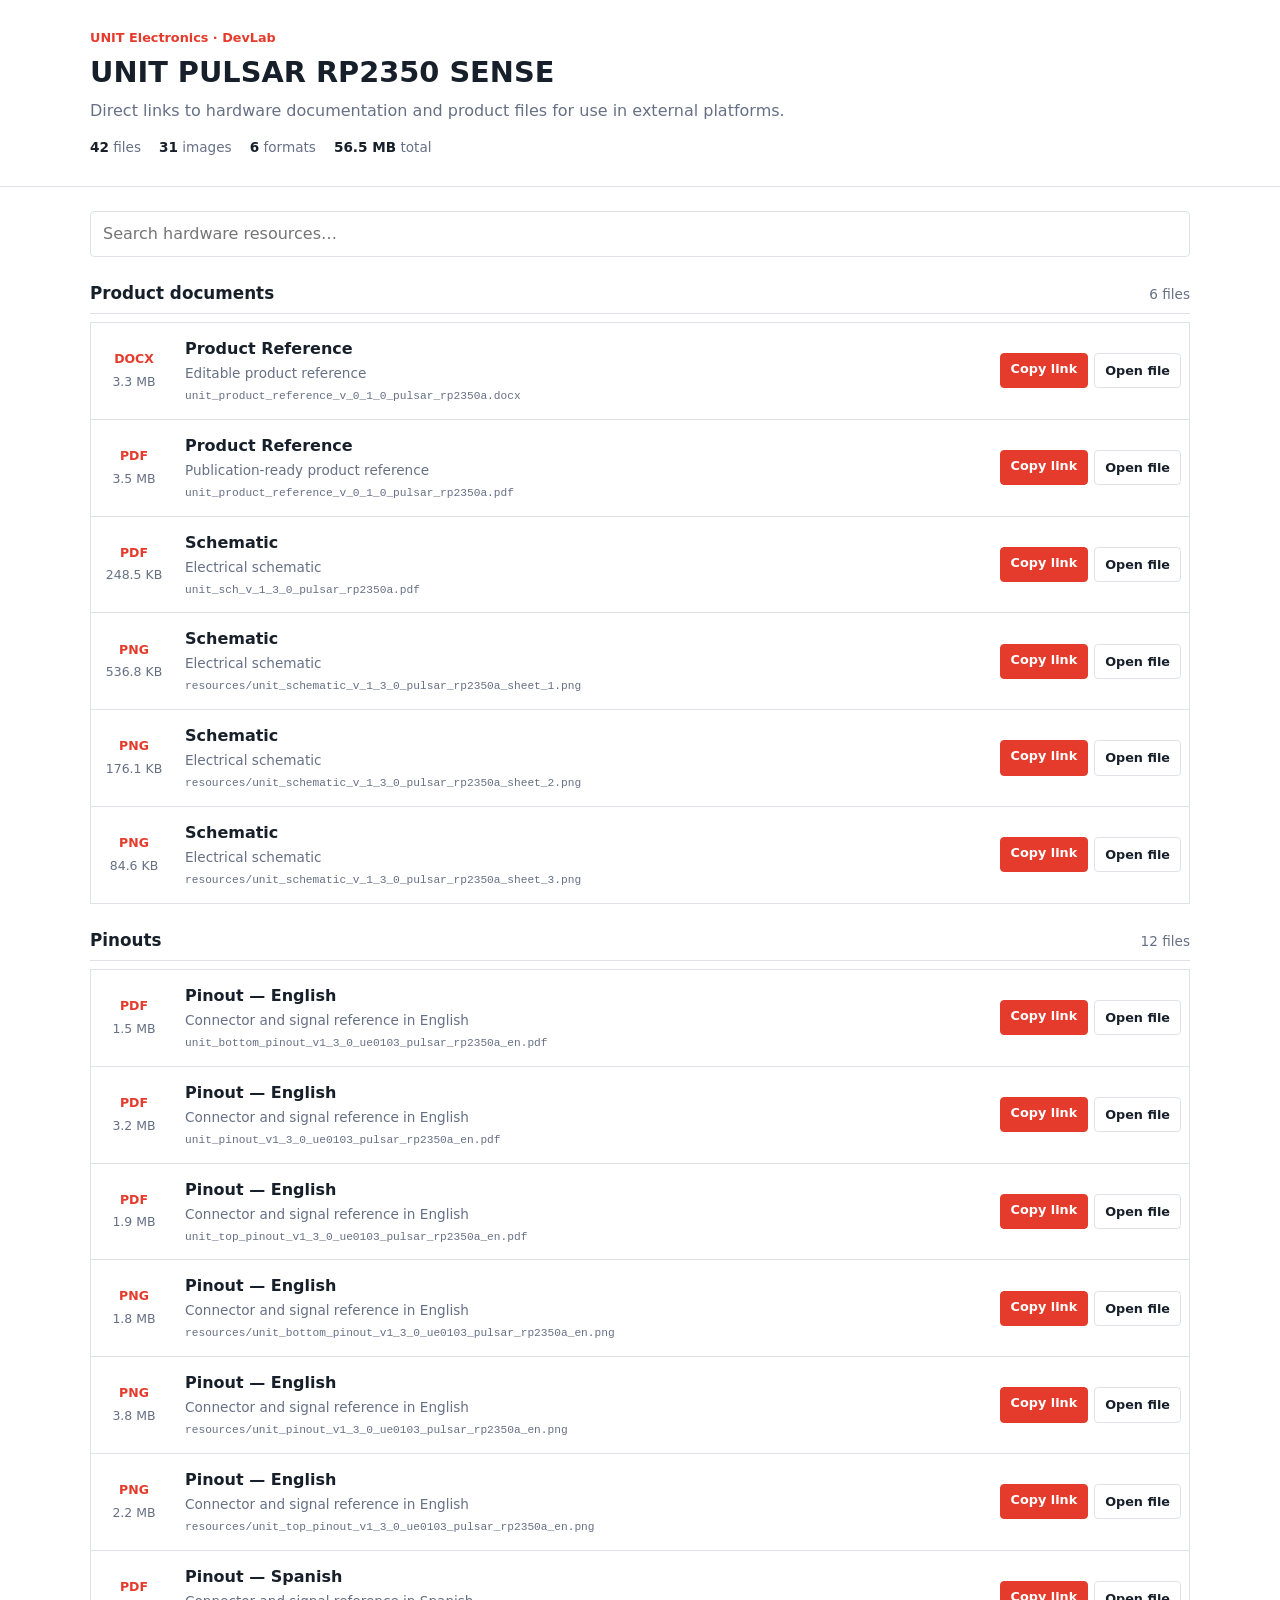
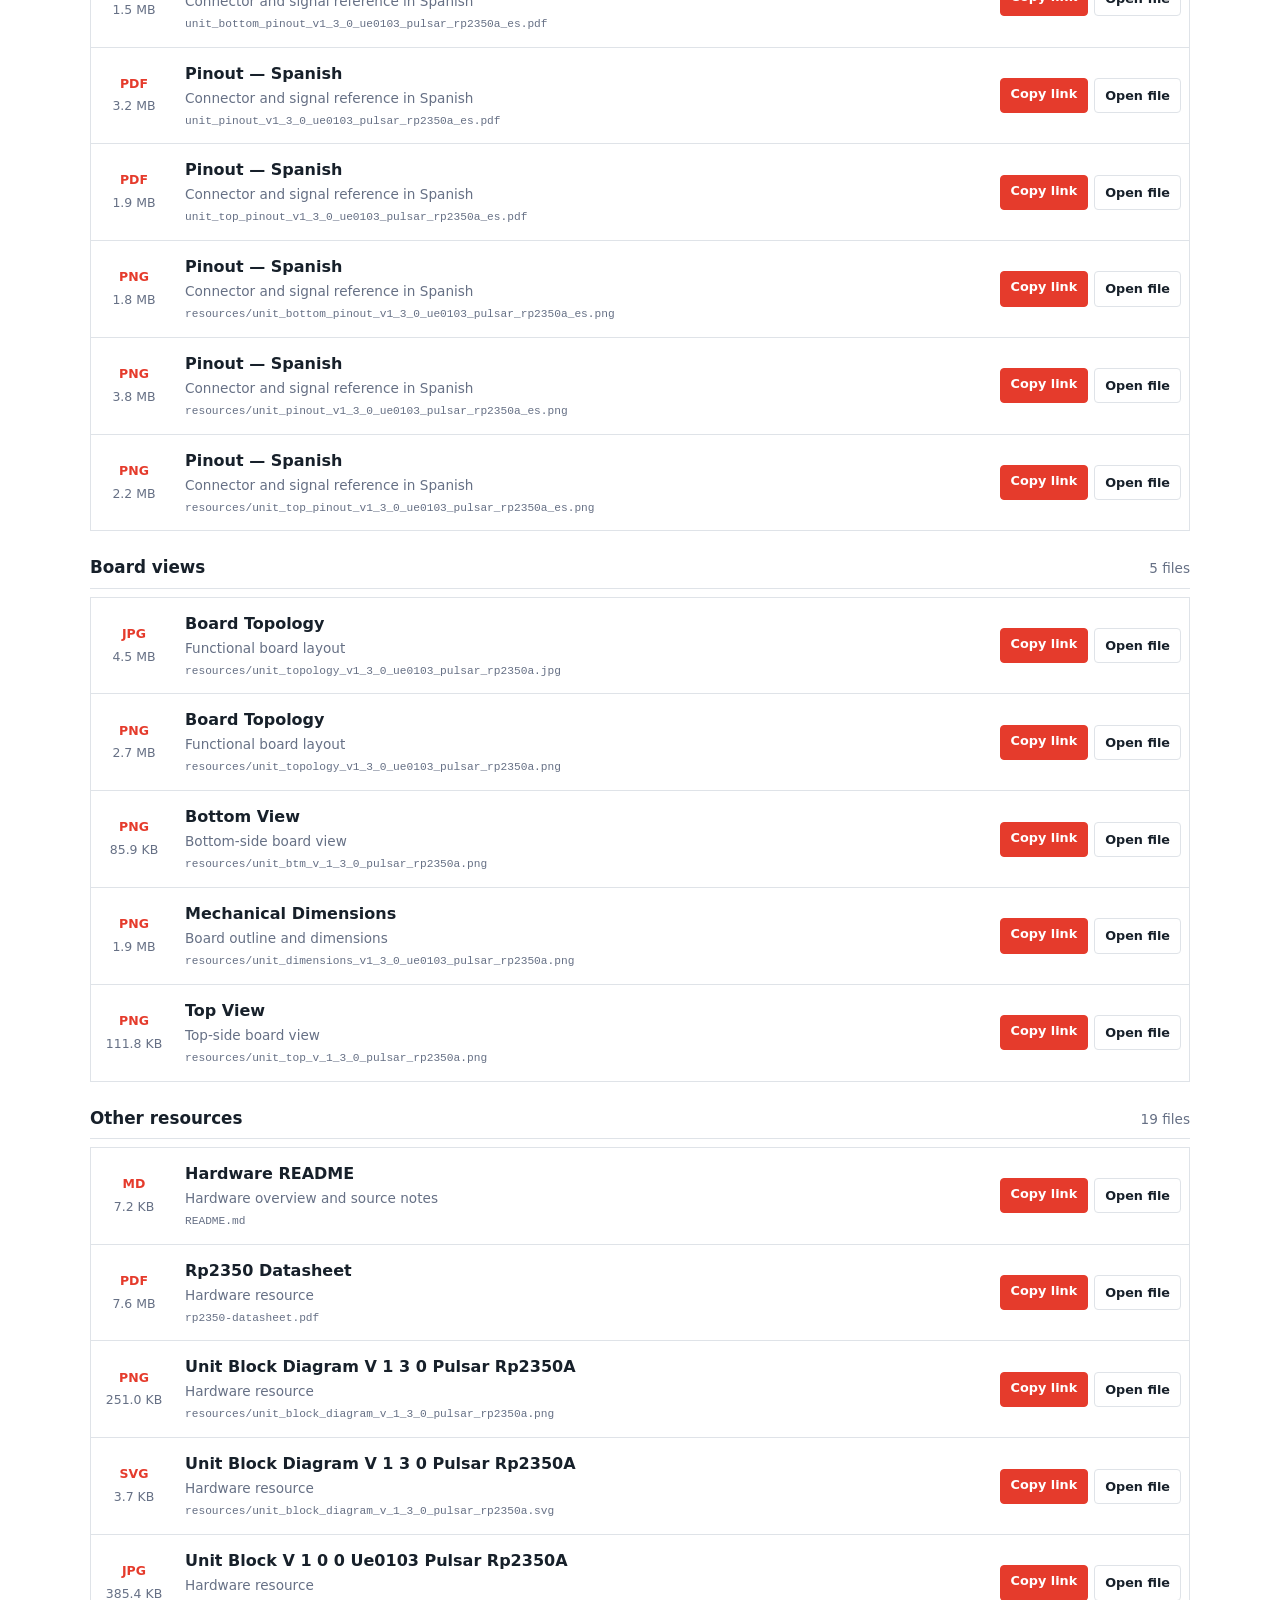
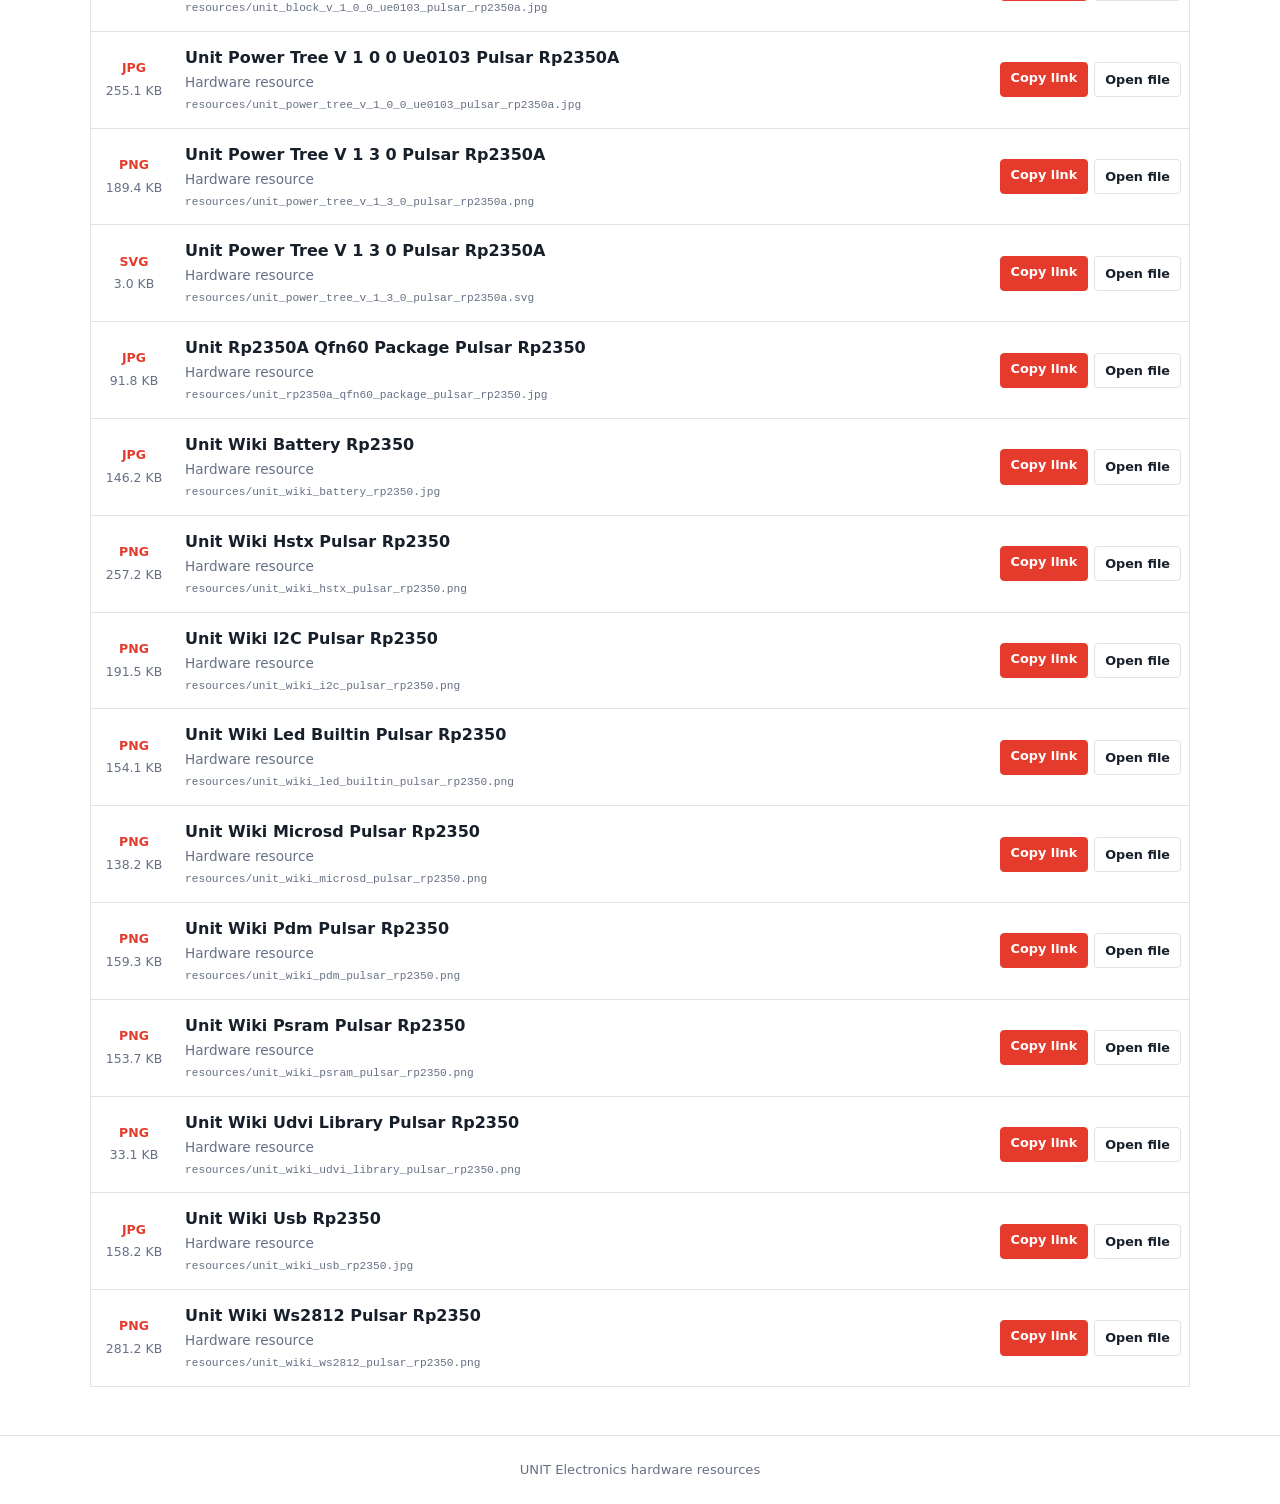
==== commit 423034af: "Auto-update hardware documentation" ====
--- a/docs/index.html
+++ b/docs/index.html
@@ -143,7 +143,7 @@
         <span><strong>42</strong> files</span>
         <span><strong>31</strong> images</span>
         <span><strong>6</strong> formats</span>
-        <span><strong>57.2 MB</strong> total</span>
+        <span><strong>56.5 MB</strong> total</span>
       </div>
     </div>
   </header>
@@ -162,7 +162,7 @@
         <article class="resource-item" data-search="product reference unit_product_reference_v_0_1_0_pulsar_rp2350a.docx editable product reference">
           <div class="file-meta">
             <strong class="file-type">DOCX</strong>
-            <span class="file-size">3.7 MB</span>
+            <span class="file-size">3.3 MB</span>
           </div>
           <div class="resource-details">
             <h3>Product Reference</h3>
@@ -178,7 +178,7 @@
         <article class="resource-item" data-search="product reference unit_product_reference_v_0_1_0_pulsar_rp2350a.pdf publication-ready product reference">
           <div class="file-meta">
             <strong class="file-type">PDF</strong>
-            <span class="file-size">3.9 MB</span>
+            <span class="file-size">3.5 MB</span>
           </div>
           <div class="resource-details">
             <h3>Product Reference</h3>
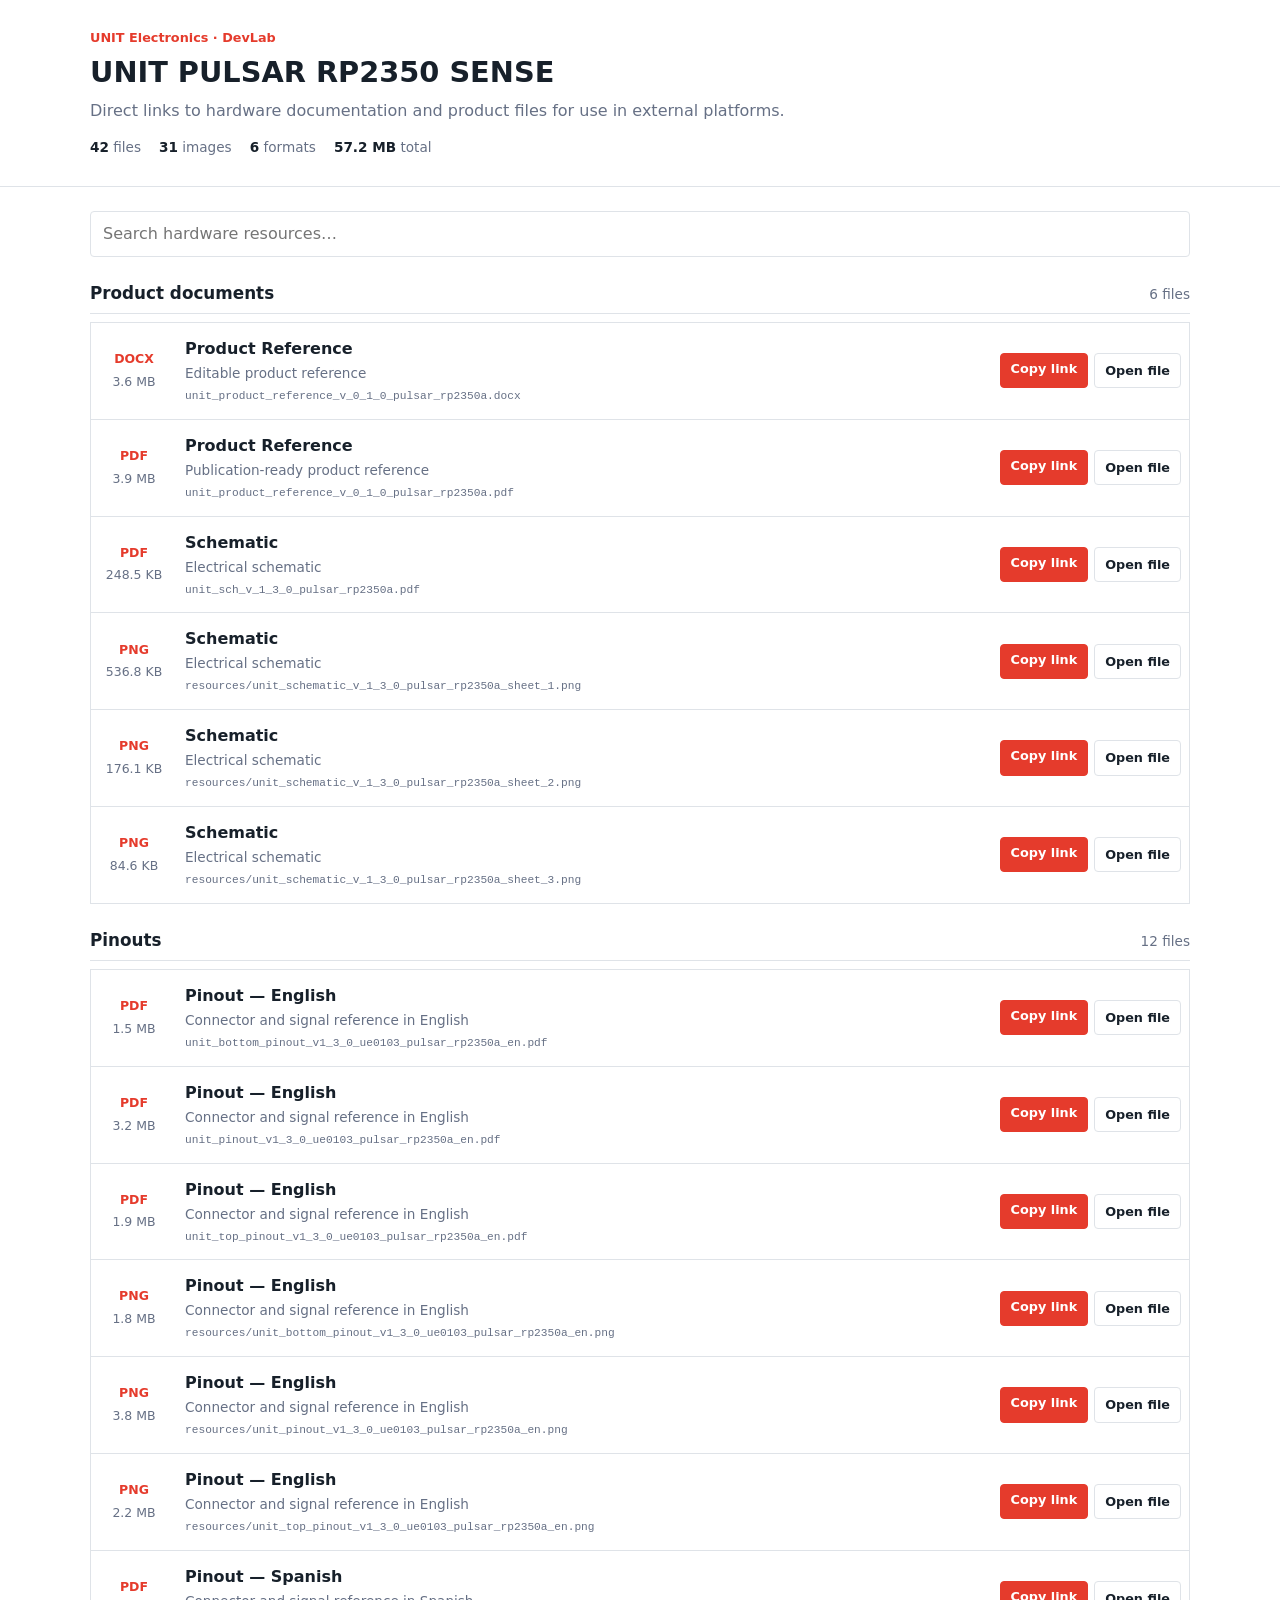
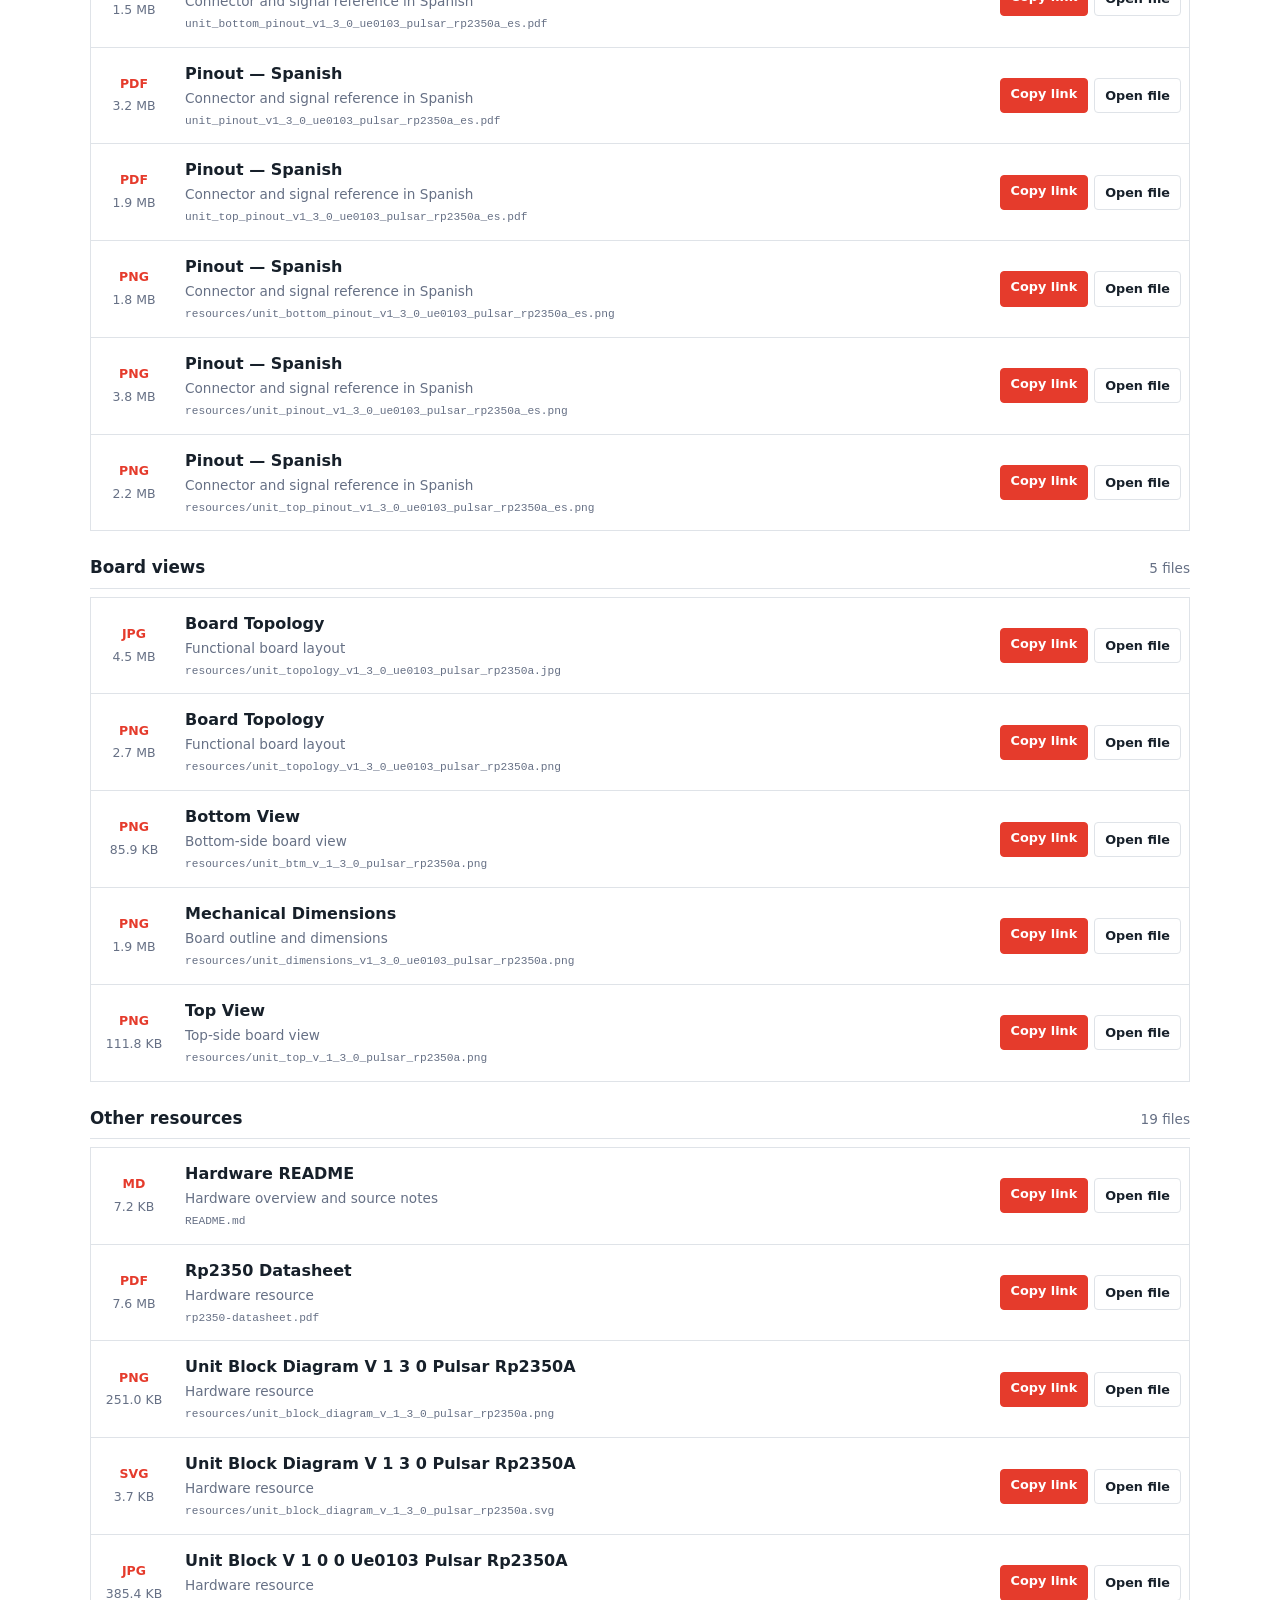
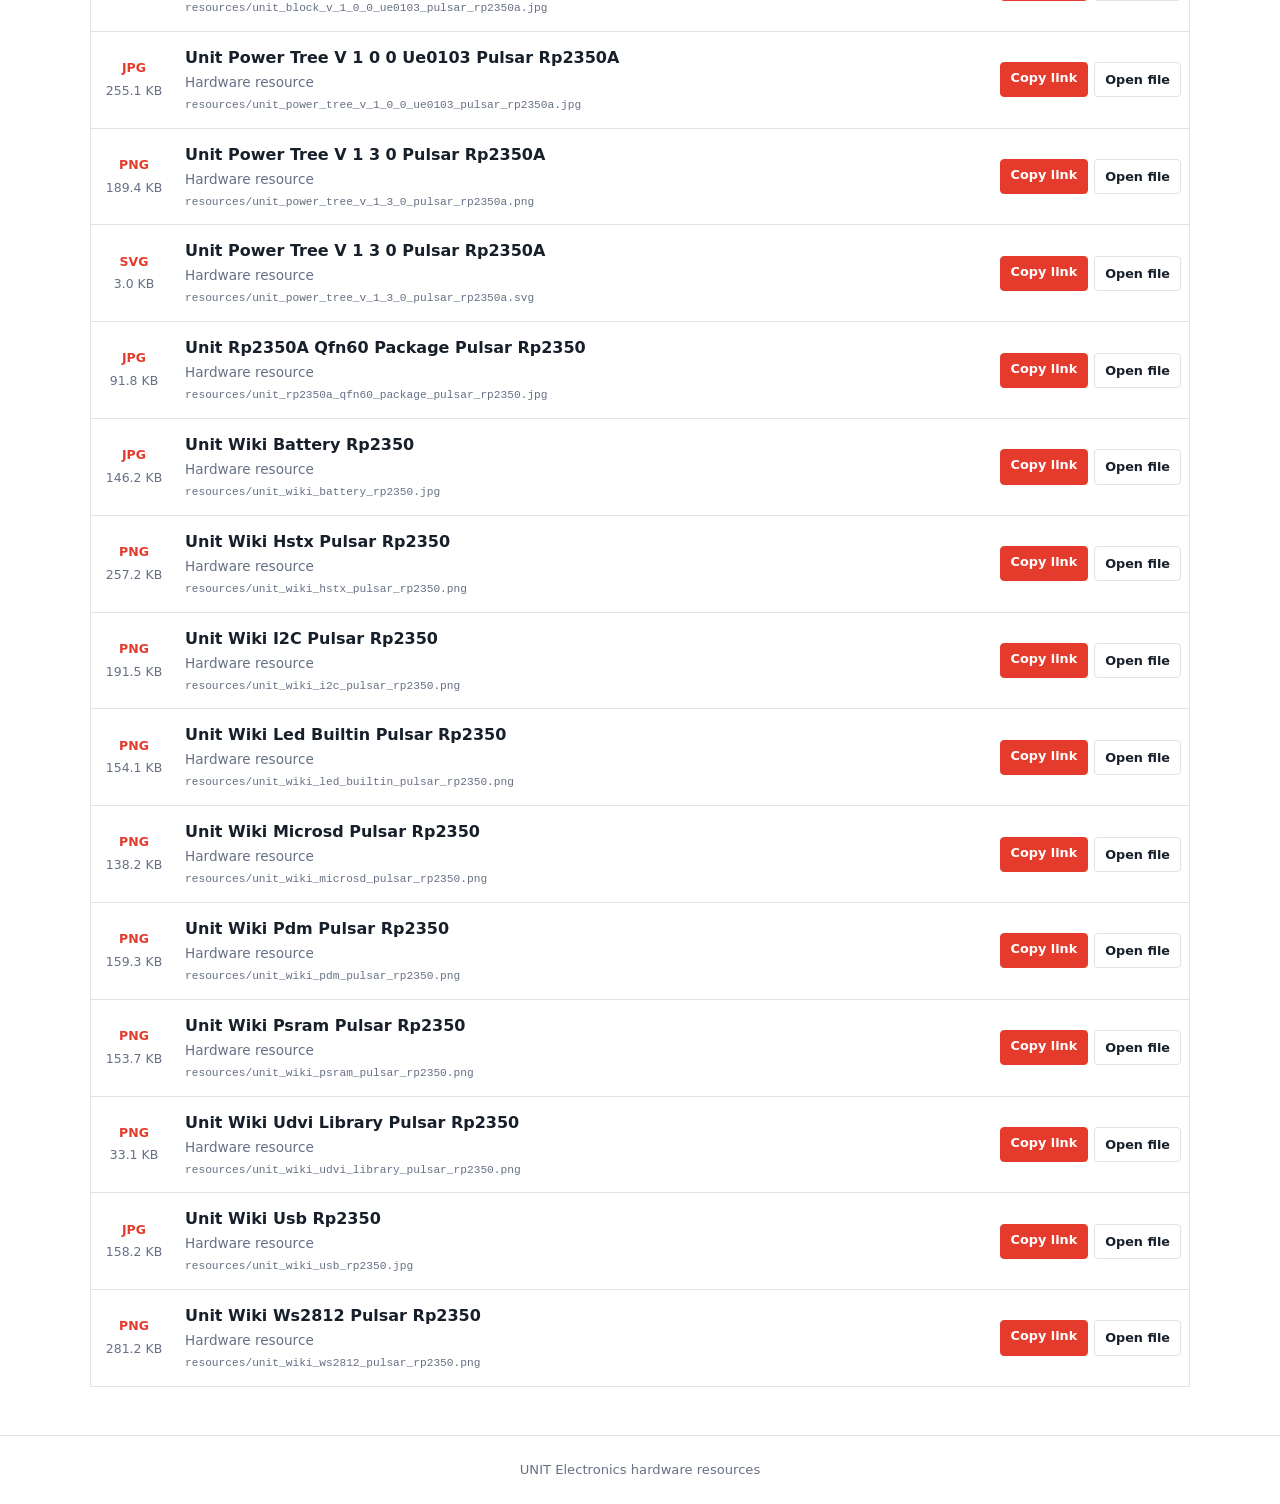
==== commit 2d444231: "Auto-update hardware documentation" ====
--- a/docs/index.html
+++ b/docs/index.html
@@ -143,7 +143,7 @@
         <span><strong>42</strong> files</span>
         <span><strong>31</strong> images</span>
         <span><strong>6</strong> formats</span>
-        <span><strong>56.5 MB</strong> total</span>
+        <span><strong>57.2 MB</strong> total</span>
       </div>
     </div>
   </header>
@@ -162,7 +162,7 @@
         <article class="resource-item" data-search="product reference unit_product_reference_v_0_1_0_pulsar_rp2350a.docx editable product reference">
           <div class="file-meta">
             <strong class="file-type">DOCX</strong>
-            <span class="file-size">3.3 MB</span>
+            <span class="file-size">3.6 MB</span>
           </div>
           <div class="resource-details">
             <h3>Product Reference</h3>
@@ -178,7 +178,7 @@
         <article class="resource-item" data-search="product reference unit_product_reference_v_0_1_0_pulsar_rp2350a.pdf publication-ready product reference">
           <div class="file-meta">
             <strong class="file-type">PDF</strong>
-            <span class="file-size">3.5 MB</span>
+            <span class="file-size">3.9 MB</span>
           </div>
           <div class="resource-details">
             <h3>Product Reference</h3>
